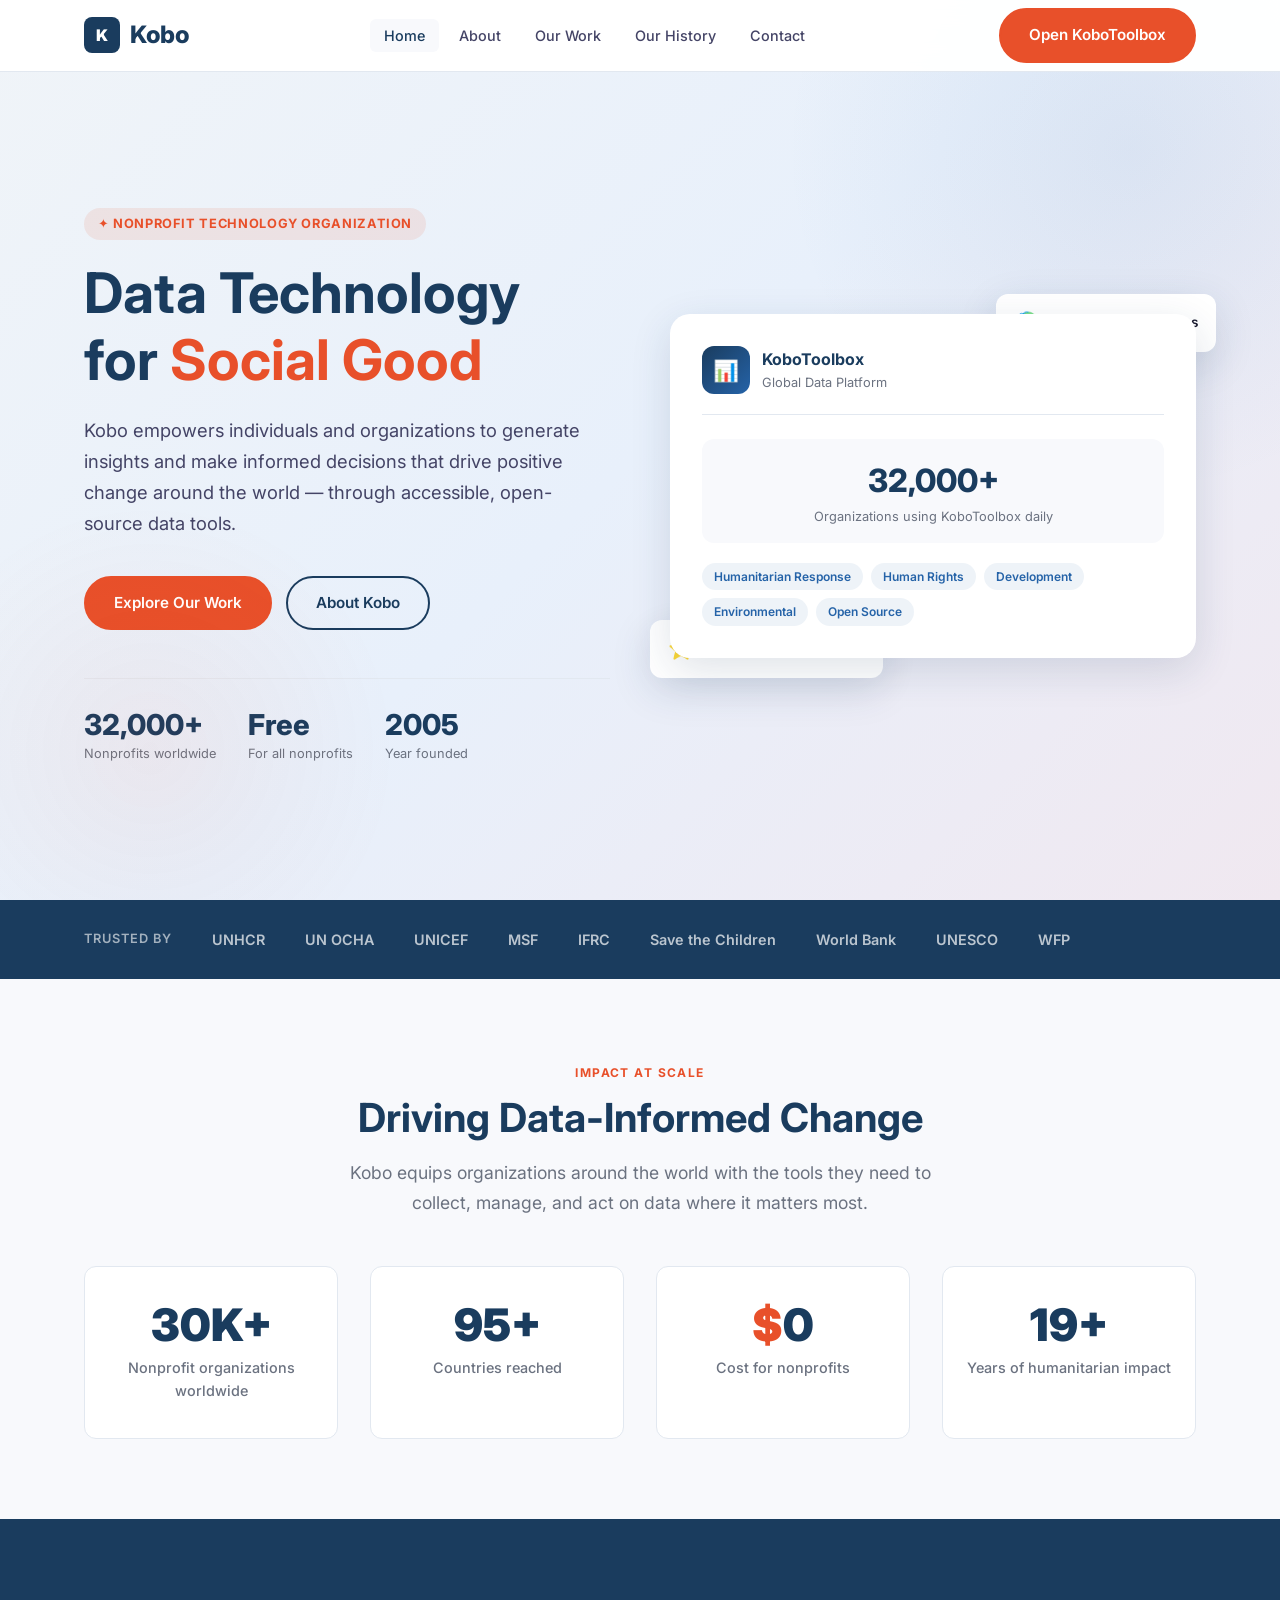
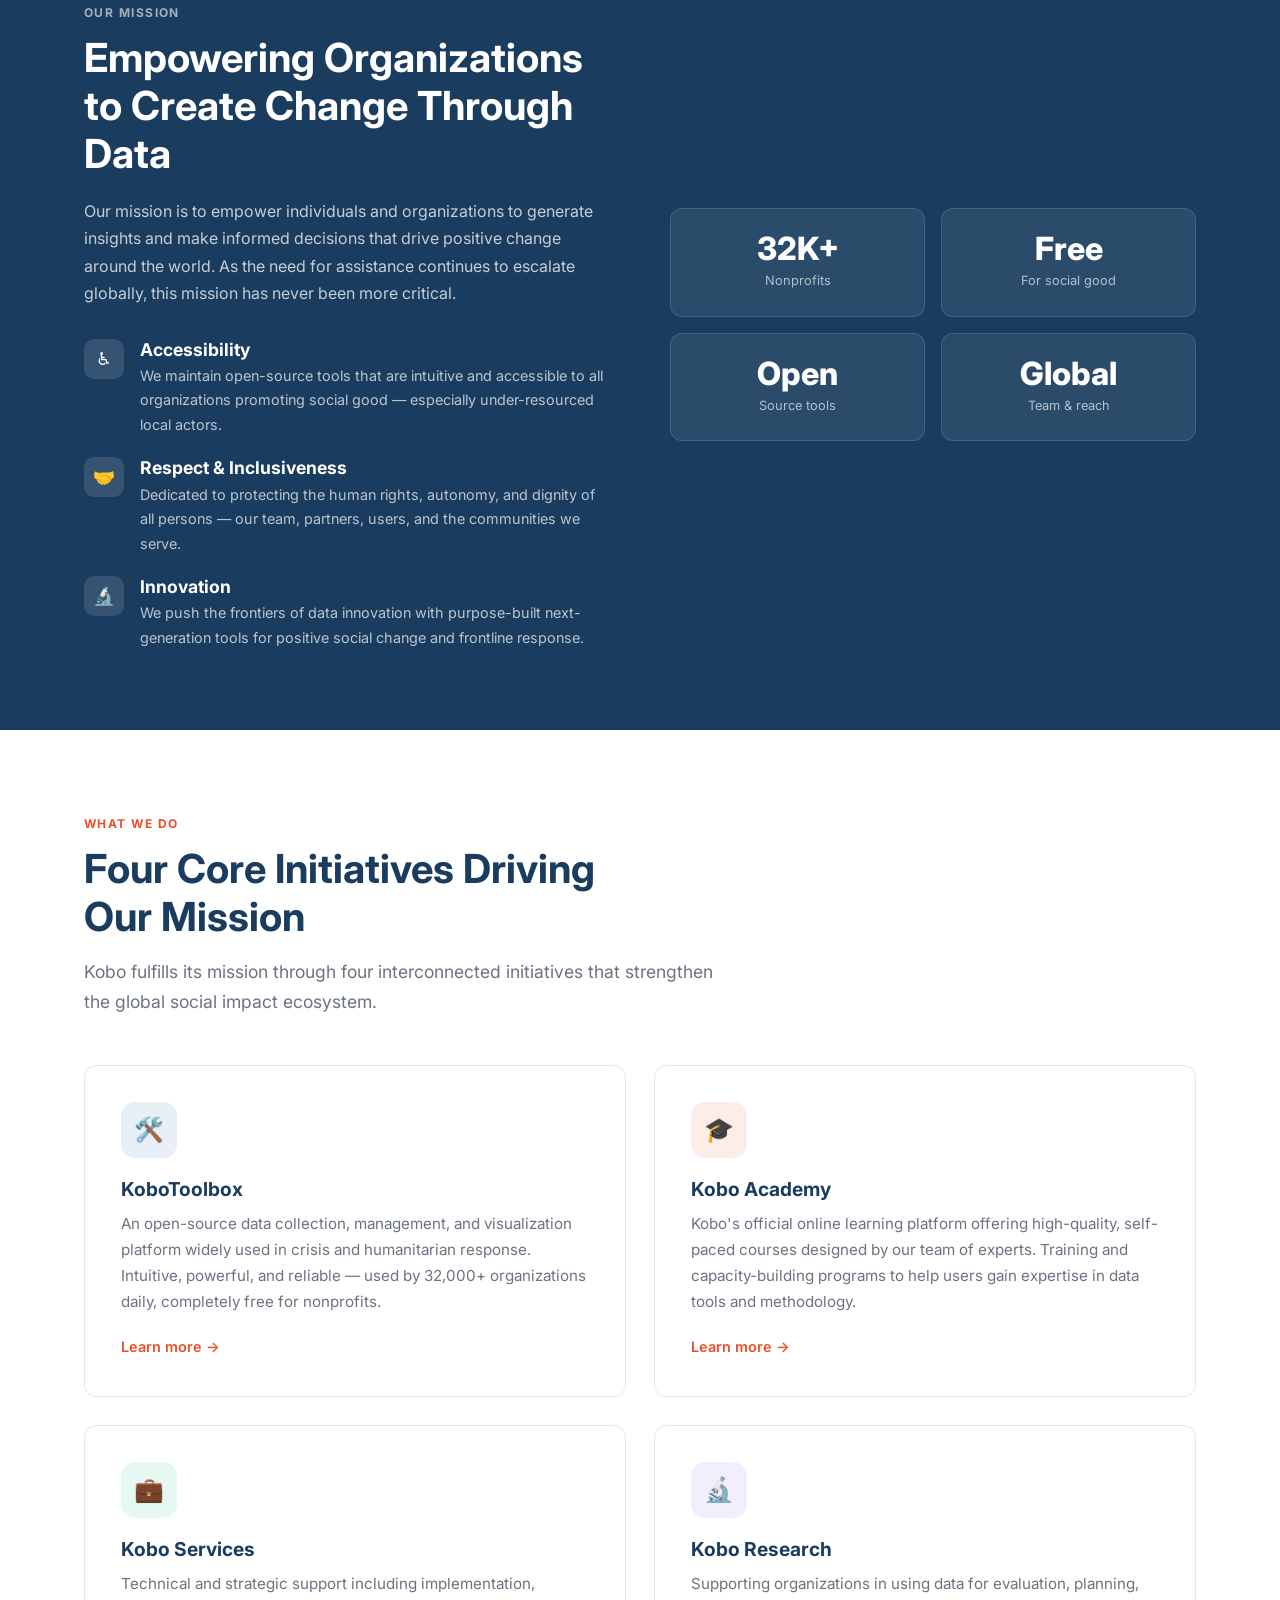
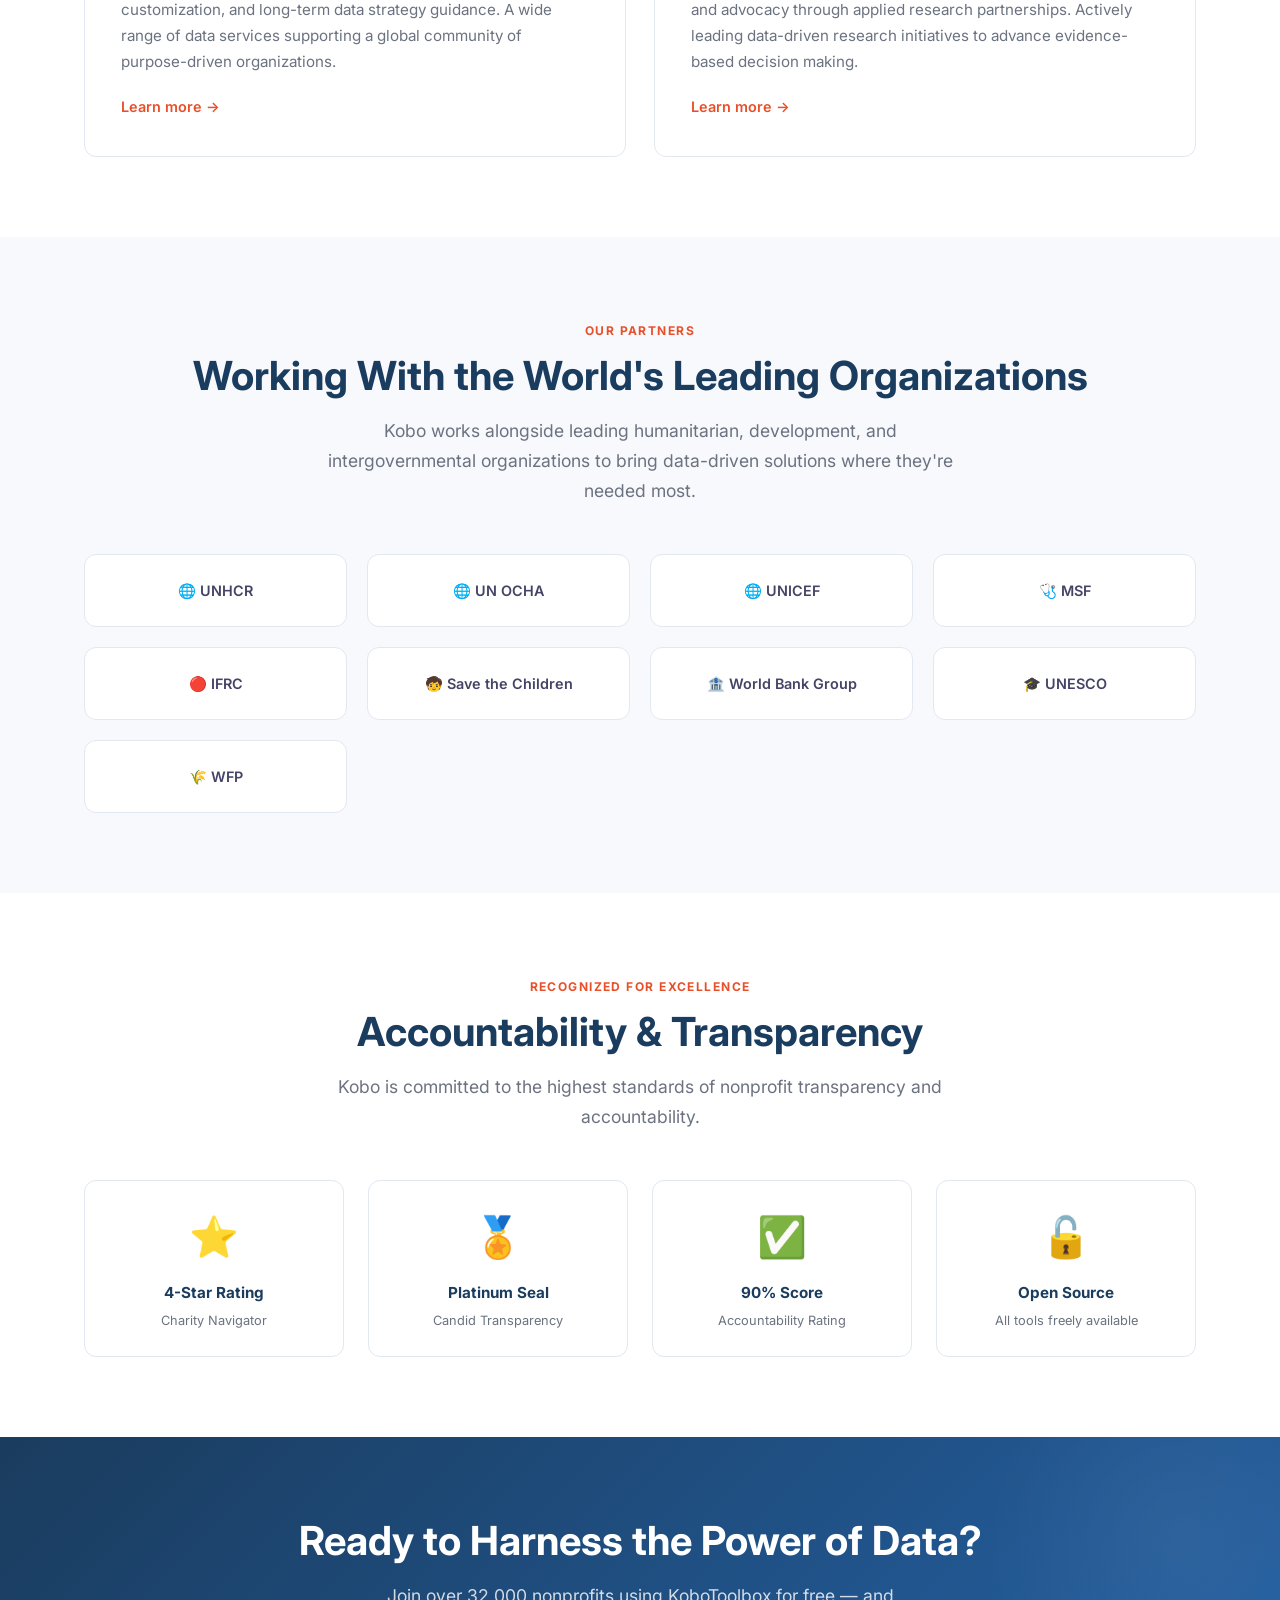
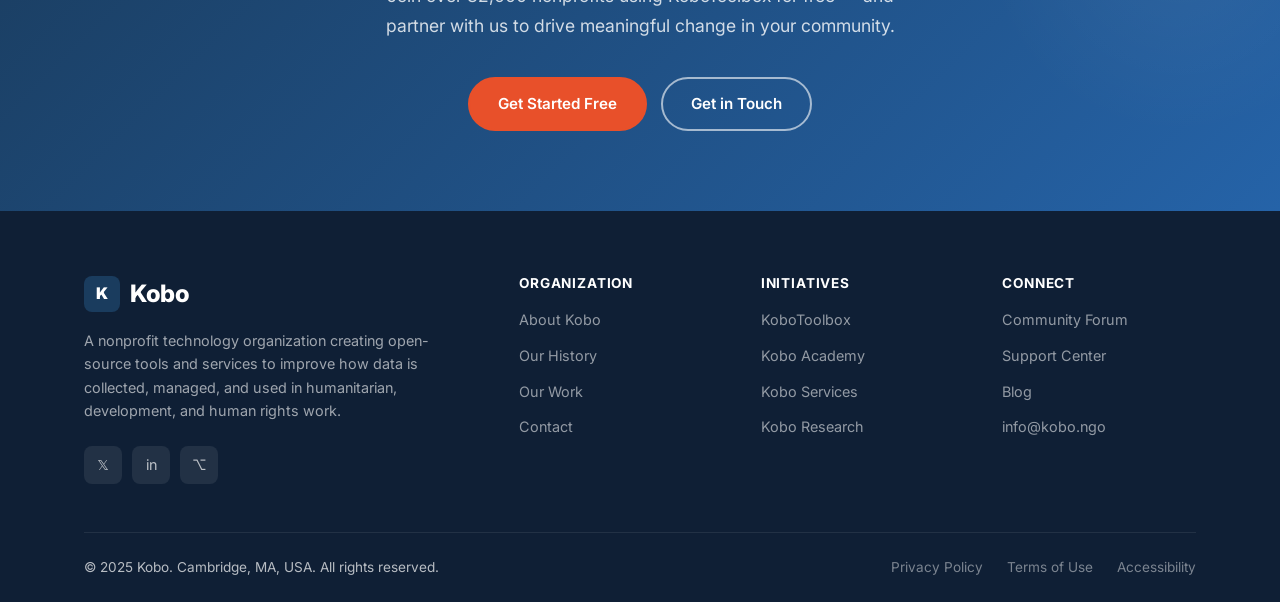
==== index.html @ 96805c30 "Build Kobo NGO website based on kobo.ngo content Multi-page static website with 5 pages matching the" ====
<!DOCTYPE html>
<html lang="en">
<head>
  <meta charset="UTF-8" />
  <meta name="viewport" content="width=device-width, initial-scale=1.0" />
  <title>Kobo — Data Technology for Social Good</title>
  <meta name="description" content="Kobo is a nonprofit technology organization that creates and supports open-source tools for humanitarian, development, and human rights work." />
  <link rel="preconnect" href="https://fonts.googleapis.com" />
  <link href="https://fonts.googleapis.com/css2?family=Inter:wght@400;500;600;700;800;900&display=swap" rel="stylesheet" />
  <link rel="stylesheet" href="styles.css" />
</head>
<body>

  <!-- ===== NAVIGATION ===== -->
  <nav class="nav" id="nav">
    <div class="container nav-inner">
      <a href="index.html" class="nav-logo">
        <div class="nav-logo-icon">K</div>
        Kobo
      </a>
      <ul class="nav-links">
        <li><a href="index.html" class="active">Home</a></li>
        <li><a href="about.html">About</a></li>
        <li><a href="our-work.html">Our Work</a></li>
        <li><a href="history.html">Our History</a></li>
        <li><a href="contact.html">Contact</a></li>
      </ul>
      <div class="nav-cta">
        <a href="https://www.kobotoolbox.org" target="_blank" class="btn btn-primary">Open KoboToolbox</a>
      </div>
      <button class="nav-hamburger" id="hamburger" aria-label="Toggle navigation">
        <span></span><span></span><span></span>
      </button>
    </div>
  </nav>

  <!-- Mobile nav -->
  <div class="nav-mobile" id="mobileNav">
    <ul>
      <li><a href="index.html">Home</a></li>
      <li><a href="about.html">About</a></li>
      <li><a href="our-work.html">Our Work</a></li>
      <li><a href="history.html">Our History</a></li>
      <li><a href="contact.html">Contact</a></li>
    </ul>
    <a href="https://www.kobotoolbox.org" target="_blank" class="btn btn-primary">Open KoboToolbox</a>
  </div>

  <!-- ===== HERO ===== -->
  <section class="hero">
    <div class="container">
      <div class="hero-grid">
        <div>
          <div class="hero-tag fade-in-up">
            ✦ Nonprofit Technology Organization
          </div>
          <h1 class="hero-title fade-in-up delay-1">
            Data Technology<br />for <span>Social Good</span>
          </h1>
          <p class="hero-description fade-in-up delay-2">
            Kobo empowers individuals and organizations to generate insights and make informed decisions that drive positive change around the world — through accessible, open-source data tools.
          </p>
          <div class="hero-actions fade-in-up delay-3">
            <a href="our-work.html" class="btn btn-primary">Explore Our Work</a>
            <a href="about.html" class="btn btn-outline">About Kobo</a>
          </div>
          <div class="hero-stats fade-in-up delay-4">
            <div>
              <div class="hero-stat-number">32,000+</div>
              <div class="hero-stat-label">Nonprofits worldwide</div>
            </div>
            <div>
              <div class="hero-stat-number">Free</div>
              <div class="hero-stat-label">For all nonprofits</div>
            </div>
            <div>
              <div class="hero-stat-number">2005</div>
              <div class="hero-stat-label">Year founded</div>
            </div>
          </div>
        </div>
        <div class="hero-visual fade-in-up delay-2">
          <div class="hero-card">
            <div class="hero-card-header">
              <div class="hero-card-icon">📊</div>
              <div>
                <div class="hero-card-title">KoboToolbox</div>
                <div class="hero-card-subtitle">Global Data Platform</div>
              </div>
            </div>
            <div class="hero-card-stat">
              <div class="hero-card-stat-number">32,000+</div>
              <div class="hero-card-stat-label">Organizations using KoboToolbox daily</div>
            </div>
            <div class="hero-card-tags">
              <span class="hero-card-tag">Humanitarian Response</span>
              <span class="hero-card-tag">Human Rights</span>
              <span class="hero-card-tag">Development</span>
              <span class="hero-card-tag">Environmental</span>
              <span class="hero-card-tag">Open Source</span>
            </div>
          </div>
          <div class="hero-floating hero-floating-1">
            <span class="hero-floating-icon">🌍</span>
            <span>Used in 100+ countries</span>
          </div>
          <div class="hero-floating hero-floating-2">
            <span class="hero-floating-icon">⭐</span>
            <span>4-Star Charity Navigator</span>
          </div>
        </div>
      </div>
    </div>
  </section>

  <!-- ===== TRUST BAR ===== -->
  <div class="trust-bar">
    <div class="container">
      <div class="trust-bar-inner">
        <span class="trust-bar-label">Trusted by</span>
        <div class="trust-bar-logos">
          <span class="trust-bar-logo">UNHCR</span>
          <span class="trust-bar-logo">UN OCHA</span>
          <span class="trust-bar-logo">UNICEF</span>
          <span class="trust-bar-logo">MSF</span>
          <span class="trust-bar-logo">IFRC</span>
          <span class="trust-bar-logo">Save the Children</span>
          <span class="trust-bar-logo">World Bank</span>
          <span class="trust-bar-logo">UNESCO</span>
          <span class="trust-bar-logo">WFP</span>
        </div>
      </div>
    </div>
  </div>

  <!-- ===== STATS ===== -->
  <section class="section section--bg">
    <div class="container">
      <div class="text-center" style="margin-bottom: 48px;">
        <span class="section-label">Impact at Scale</span>
        <h2 class="section-heading">Driving Data-Informed Change</h2>
        <p class="section-subheading">
          Kobo equips organizations around the world with the tools they need to collect, manage, and act on data where it matters most.
        </p>
      </div>
      <div class="stats-grid">
        <div class="stat-card reveal">
          <div class="stat-number">32<span>K+</span></div>
          <div class="stat-label">Nonprofit organizations worldwide</div>
        </div>
        <div class="stat-card reveal">
          <div class="stat-number">100<span>+</span></div>
          <div class="stat-label">Countries reached</div>
        </div>
        <div class="stat-card reveal">
          <div class="stat-number"><span>$</span>0</div>
          <div class="stat-label">Cost for nonprofits</div>
        </div>
        <div class="stat-card reveal">
          <div class="stat-number">20<span>+</span></div>
          <div class="stat-label">Years of humanitarian impact</div>
        </div>
      </div>
    </div>
  </section>

  <!-- ===== MISSION ===== -->
  <section class="section section--dark">
    <div class="container">
      <div class="mission-grid">
        <div class="mission-content">
          <span class="section-label" style="color: rgba(255,255,255,0.6);">Our Mission</span>
          <h2>Empowering Organizations to Create Change Through Data</h2>
          <p style="color:rgba(255,255,255,0.75); margin-bottom: 0;">
            Our mission is to empower individuals and organizations to generate insights and make informed decisions that drive positive change around the world. As the need for assistance continues to escalate globally, this mission has never been more critical.
          </p>
          <div class="mission-values">
            <div class="mission-value">
              <div class="mission-value-icon">♿</div>
              <div>
                <h4>Accessibility</h4>
                <p>We maintain open-source tools that are intuitive and accessible to all organizations promoting social good — especially under-resourced local actors.</p>
              </div>
            </div>
            <div class="mission-value">
              <div class="mission-value-icon">🤝</div>
              <div>
                <h4>Respect &amp; Inclusiveness</h4>
                <p>Dedicated to protecting the human rights, autonomy, and dignity of all persons — our team, partners, users, and the communities we serve.</p>
              </div>
            </div>
            <div class="mission-value">
              <div class="mission-value-icon">🔬</div>
              <div>
                <h4>Innovation</h4>
                <p>We push the frontiers of data innovation with purpose-built next-generation tools for positive social change and frontline response.</p>
              </div>
            </div>
          </div>
        </div>
        <div class="mission-visual">
          <div class="mission-box">
            <div class="mission-box-number">32K+</div>
            <div class="mission-box-label">Nonprofits</div>
          </div>
          <div class="mission-box">
            <div class="mission-box-number">Free</div>
            <div class="mission-box-label">For social good</div>
          </div>
          <div class="mission-box">
            <div class="mission-box-number">Open</div>
            <div class="mission-box-label">Source tools</div>
          </div>
          <div class="mission-box">
            <div class="mission-box-number">Global</div>
            <div class="mission-box-label">Team &amp; reach</div>
          </div>
        </div>
      </div>
    </div>
  </section>

  <!-- ===== INITIATIVES ===== -->
  <section class="section">
    <div class="container">
      <span class="section-label">What We Do</span>
      <h2 class="section-heading" style="max-width: 540px;">Four Core Initiatives Driving Our Mission</h2>
      <p class="section-subheading">
        Kobo fulfills its mission through four interconnected initiatives that strengthen the global social impact ecosystem.
      </p>
      <div class="initiatives-grid">
        <div class="initiative-card reveal">
          <div class="initiative-icon initiative-icon-1">🛠️</div>
          <h3 class="initiative-title">KoboToolbox</h3>
          <p class="initiative-description">
            An open-source data collection, management, and visualization platform widely used in crisis and humanitarian response. Intuitive, powerful, and reliable — used by 32,000+ organizations daily, completely free for nonprofits.
          </p>
          <a href="our-work.html#kobotoolbox" class="initiative-link">Learn more →</a>
        </div>
        <div class="initiative-card reveal">
          <div class="initiative-icon initiative-icon-2">🎓</div>
          <h3 class="initiative-title">Kobo Academy</h3>
          <p class="initiative-description">
            Kobo's official online learning platform offering high-quality, self-paced courses designed by our team of experts. Training and capacity-building programs to help users gain expertise in data tools and methodology.
          </p>
          <a href="our-work.html#kobo-academy" class="initiative-link">Learn more →</a>
        </div>
        <div class="initiative-card reveal">
          <div class="initiative-icon initiative-icon-3">💼</div>
          <h3 class="initiative-title">Kobo Services</h3>
          <p class="initiative-description">
            Technical and strategic support including implementation, customization, and long-term data strategy guidance. A wide range of data services supporting a global community of purpose-driven organizations.
          </p>
          <a href="our-work.html#kobo-services" class="initiative-link">Learn more →</a>
        </div>
        <div class="initiative-card reveal">
          <div class="initiative-icon initiative-icon-4">🔬</div>
          <h3 class="initiative-title">Kobo Research</h3>
          <p class="initiative-description">
            Supporting organizations in using data for evaluation, planning, and advocacy through applied research partnerships. Actively leading data-driven research initiatives to advance evidence-based decision making.
          </p>
          <a href="our-work.html#kobo-research" class="initiative-link">Learn more →</a>
        </div>
      </div>
    </div>
  </section>

  <!-- ===== PARTNERS ===== -->
  <section class="section section--bg">
    <div class="container text-center">
      <span class="section-label">Our Partners</span>
      <h2 class="section-heading">Working With the World's Leading Organizations</h2>
      <p class="section-subheading">
        Kobo works alongside leading humanitarian, development, and intergovernmental organizations to bring data-driven solutions where they're needed most.
      </p>
      <div class="partners-grid">
        <div class="partner-card reveal">🌐 UNHCR</div>
        <div class="partner-card reveal">🌐 UN OCHA</div>
        <div class="partner-card reveal">🌐 UNICEF</div>
        <div class="partner-card reveal">🩺 MSF</div>
        <div class="partner-card reveal">🔴 IFRC</div>
        <div class="partner-card reveal">🧒 Save the Children</div>
        <div class="partner-card reveal">🏦 World Bank Group</div>
        <div class="partner-card reveal">🎓 UNESCO</div>
        <div class="partner-card reveal">🌾 WFP</div>
        <div class="partner-card reveal">🔬 UN-IOM</div>
        <div class="partner-card reveal">🎓 Harvard HHI</div>
        <div class="partner-card reveal">🌍 IRC</div>
      </div>
    </div>
  </section>

  <!-- ===== CERTIFICATIONS ===== -->
  <section class="section">
    <div class="container text-center">
      <span class="section-label">Recognized for Excellence</span>
      <h2 class="section-heading">Accountability &amp; Transparency</h2>
      <p class="section-subheading">
        Kobo is committed to the highest standards of nonprofit transparency and accountability.
      </p>
      <div class="cert-grid">
        <div class="cert-card reveal">
          <div class="cert-icon">⭐</div>
          <div class="cert-title">4-Star Rating</div>
          <div class="cert-subtitle">Charity Navigator</div>
        </div>
        <div class="cert-card reveal">
          <div class="cert-icon">🏅</div>
          <div class="cert-title">Platinum Seal</div>
          <div class="cert-subtitle">Candid Transparency</div>
        </div>
        <div class="cert-card reveal">
          <div class="cert-icon">✅</div>
          <div class="cert-title">90% Score</div>
          <div class="cert-subtitle">Accountability Rating</div>
        </div>
        <div class="cert-card reveal">
          <div class="cert-icon">🔓</div>
          <div class="cert-title">Open Source</div>
          <div class="cert-subtitle">All tools freely available</div>
        </div>
      </div>
    </div>
  </section>

  <!-- ===== CTA ===== -->
  <section class="cta-section">
    <div class="container">
      <h2>Ready to Harness the Power of Data?</h2>
      <p>Join over 32,000 nonprofits using KoboToolbox for free — and partner with us to drive meaningful change in your community.</p>
      <div class="cta-actions">
        <a href="https://www.kobotoolbox.org" target="_blank" class="btn btn-primary">Get Started Free</a>
        <a href="contact.html" class="btn btn-outline-white">Get in Touch</a>
      </div>
    </div>
  </section>

  <!-- ===== FOOTER ===== -->
  <footer class="footer">
    <div class="container">
      <div class="footer-grid">
        <div class="footer-brand">
          <a href="index.html" class="nav-logo">
            <div class="nav-logo-icon">K</div>
            Kobo
          </a>
          <p>
            A nonprofit technology organization creating open-source tools and services to improve how data is collected, managed, and used in humanitarian, development, and human rights work.
          </p>
          <div class="footer-social">
            <a href="https://twitter.com/KoboToolbox" target="_blank" title="Twitter/X">𝕏</a>
            <a href="https://www.linkedin.com/company/kobotoolbox" target="_blank" title="LinkedIn">in</a>
            <a href="https://github.com/kobotoolbox" target="_blank" title="GitHub">⌥</a>
          </div>
        </div>
        <div class="footer-col">
          <h5>Organization</h5>
          <ul>
            <li><a href="about.html">About Kobo</a></li>
            <li><a href="history.html">Our History</a></li>
            <li><a href="our-work.html">Our Work</a></li>
            <li><a href="contact.html">Contact</a></li>
          </ul>
        </div>
        <div class="footer-col">
          <h5>Initiatives</h5>
          <ul>
            <li><a href="https://www.kobotoolbox.org" target="_blank">KoboToolbox</a></li>
            <li><a href="our-work.html#kobo-academy">Kobo Academy</a></li>
            <li><a href="our-work.html#kobo-services">Kobo Services</a></li>
            <li><a href="our-work.html#kobo-research">Kobo Research</a></li>
          </ul>
        </div>
        <div class="footer-col">
          <h5>Connect</h5>
          <ul>
            <li><a href="https://community.kobotoolbox.org" target="_blank">Community Forum</a></li>
            <li><a href="https://support.kobotoolbox.org" target="_blank">Support Center</a></li>
            <li><a href="https://www.kobotoolbox.org/blog" target="_blank">Blog</a></li>
            <li><a href="contact.html">info@kobo.ngo</a></li>
          </ul>
        </div>
      </div>
      <div class="footer-bottom">
        <span>© 2025 Kobo. Cambridge, MA, USA. All rights reserved.</span>
        <div class="footer-bottom-links">
          <a href="#">Privacy Policy</a>
          <a href="#">Terms of Use</a>
          <a href="#">Accessibility</a>
        </div>
      </div>
    </div>
  </footer>

  <script src="script.js"></script>
</body>
</html>
---- styles.css ----
/* ===========================
   Kobo NGO Website Styles
   =========================== */

:root {
  --primary: #1a3c5e;
  --primary-light: #2563a8;
  --accent: #e8502a;
  --accent-light: #f07050;
  --text-dark: #1a1a2e;
  --text-mid: #444466;
  --text-light: #6b7280;
  --bg-light: #f8f9fc;
  --bg-white: #ffffff;
  --border: #e2e8f0;
  --shadow: 0 4px 24px rgba(26, 60, 94, 0.08);
  --shadow-lg: 0 12px 40px rgba(26, 60, 94, 0.14);
  --radius: 12px;
  --radius-sm: 6px;
  --transition: 0.25s ease;
  --max-width: 1160px;
  --nav-height: 72px;
}

*, *::before, *::after {
  box-sizing: border-box;
  margin: 0;
  padding: 0;
}

html {
  scroll-behavior: smooth;
}

body {
  font-family: 'Inter', 'Segoe UI', system-ui, -apple-system, sans-serif;
  color: var(--text-dark);
  background: var(--bg-white);
  line-height: 1.6;
  -webkit-font-smoothing: antialiased;
}

a {
  color: inherit;
  text-decoration: none;
}

img {
  max-width: 100%;
  display: block;
}

/* ===========================
   Typography
   =========================== */

h1, h2, h3, h4, h5 {
  line-height: 1.2;
  font-weight: 700;
}

h1 { font-size: clamp(2rem, 5vw, 3.5rem); }
h2 { font-size: clamp(1.6rem, 3.5vw, 2.5rem); }
h3 { font-size: clamp(1.2rem, 2.5vw, 1.6rem); }
h4 { font-size: 1.1rem; }

p {
  color: var(--text-mid);
  font-size: 1rem;
  line-height: 1.7;
}

/* ===========================
   Layout Utilities
   =========================== */

.container {
  max-width: var(--max-width);
  margin: 0 auto;
  padding: 0 24px;
}

.section {
  padding: 80px 0;
}

.section--bg {
  background: var(--bg-light);
}

.section--dark {
  background: var(--primary);
  color: #fff;
}

.section--dark p {
  color: rgba(255,255,255,0.8);
}

.section-label {
  display: inline-block;
  font-size: 0.75rem;
  font-weight: 700;
  letter-spacing: 0.12em;
  text-transform: uppercase;
  color: var(--accent);
  margin-bottom: 12px;
}

.section-heading {
  color: var(--primary);
  margin-bottom: 16px;
}

.section--dark .section-heading {
  color: #fff;
}

.section-subheading {
  font-size: 1.1rem;
  color: var(--text-light);
  max-width: 640px;
  margin-bottom: 48px;
}

.section--dark .section-subheading {
  color: rgba(255,255,255,0.75);
}

.text-center {
  text-align: center;
}

.text-center .section-subheading {
  margin-left: auto;
  margin-right: auto;
}

/* ===========================
   Buttons
   =========================== */

.btn {
  display: inline-flex;
  align-items: center;
  gap: 8px;
  padding: 13px 28px;
  border-radius: 50px;
  font-weight: 600;
  font-size: 0.95rem;
  cursor: pointer;
  border: 2px solid transparent;
  transition: all var(--transition);
  white-space: nowrap;
}

.btn-primary {
  background: var(--accent);
  color: #fff;
  border-color: var(--accent);
}

.btn-primary:hover {
  background: var(--accent-light);
  border-color: var(--accent-light);
  transform: translateY(-2px);
  box-shadow: 0 8px 20px rgba(232, 80, 42, 0.35);
}

.btn-outline {
  background: transparent;
  color: var(--primary);
  border-color: var(--primary);
}

.btn-outline:hover {
  background: var(--primary);
  color: #fff;
  transform: translateY(-2px);
}

.btn-outline-white {
  background: transparent;
  color: #fff;
  border-color: rgba(255,255,255,0.6);
}

.btn-outline-white:hover {
  background: rgba(255,255,255,0.12);
  border-color: #fff;
}

/* ===========================
   Navigation
   =========================== */

.nav {
  position: fixed;
  top: 0;
  left: 0;
  right: 0;
  z-index: 1000;
  height: var(--nav-height);
  background: rgba(255,255,255,0.97);
  backdrop-filter: blur(12px);
  border-bottom: 1px solid var(--border);
  transition: box-shadow var(--transition);
}

.nav.scrolled {
  box-shadow: var(--shadow);
}

.nav-inner {
  display: flex;
  align-items: center;
  justify-content: space-between;
  height: 100%;
}

.nav-logo {
  display: flex;
  align-items: center;
  gap: 10px;
  font-weight: 800;
  font-size: 1.5rem;
  color: var(--primary);
  letter-spacing: -0.02em;
}

.nav-logo-icon {
  width: 36px;
  height: 36px;
  background: var(--primary);
  border-radius: 8px;
  display: flex;
  align-items: center;
  justify-content: center;
  color: #fff;
  font-size: 1rem;
  font-weight: 900;
}

.nav-links {
  display: flex;
  align-items: center;
  gap: 6px;
  list-style: none;
}

.nav-links a {
  padding: 8px 14px;
  border-radius: var(--radius-sm);
  font-size: 0.9rem;
  font-weight: 500;
  color: var(--text-mid);
  transition: all var(--transition);
}

.nav-links a:hover,
.nav-links a.active {
  color: var(--primary);
  background: var(--bg-light);
}

.nav-cta {
  display: flex;
  align-items: center;
  gap: 12px;
}

.nav-hamburger {
  display: none;
  flex-direction: column;
  gap: 5px;
  cursor: pointer;
  padding: 8px;
  border: none;
  background: none;
}

.nav-hamburger span {
  display: block;
  width: 24px;
  height: 2px;
  background: var(--primary);
  border-radius: 2px;
  transition: all var(--transition);
}

/* Mobile nav */
.nav-mobile {
  display: none;
  position: fixed;
  top: var(--nav-height);
  left: 0;
  right: 0;
  background: #fff;
  border-bottom: 1px solid var(--border);
  padding: 16px 24px 24px;
  z-index: 999;
  box-shadow: var(--shadow-lg);
}

.nav-mobile.open {
  display: block;
}

.nav-mobile ul {
  list-style: none;
  display: flex;
  flex-direction: column;
  gap: 4px;
}

.nav-mobile a {
  display: block;
  padding: 12px 16px;
  border-radius: var(--radius-sm);
  font-size: 1rem;
  font-weight: 500;
  color: var(--text-mid);
  transition: all var(--transition);
}

.nav-mobile a:hover {
  background: var(--bg-light);
  color: var(--primary);
}

.nav-mobile .btn {
  width: 100%;
  justify-content: center;
  margin-top: 12px;
}

/* ===========================
   Hero Section
   =========================== */

.hero {
  min-height: 100vh;
  display: flex;
  align-items: center;
  padding-top: var(--nav-height);
  background: linear-gradient(135deg, #f0f4f8 0%, #e8f0fb 50%, #f0e8f0 100%);
  position: relative;
  overflow: hidden;
}

.hero::before {
  content: '';
  position: absolute;
  top: -200px;
  right: -200px;
  width: 700px;
  height: 700px;
  background: radial-gradient(circle, rgba(37, 99, 168, 0.08) 0%, transparent 70%);
  pointer-events: none;
}

.hero::after {
  content: '';
  position: absolute;
  bottom: -100px;
  left: -100px;
  width: 500px;
  height: 500px;
  background: radial-gradient(circle, rgba(232, 80, 42, 0.06) 0%, transparent 70%);
  pointer-events: none;
}

.hero-grid {
  display: grid;
  grid-template-columns: 1fr 1fr;
  gap: 60px;
  align-items: center;
  padding: 80px 0;
}

.hero-tag {
  display: inline-flex;
  align-items: center;
  gap: 8px;
  background: rgba(232, 80, 42, 0.1);
  color: var(--accent);
  border-radius: 50px;
  padding: 6px 14px;
  font-size: 0.8rem;
  font-weight: 700;
  letter-spacing: 0.05em;
  text-transform: uppercase;
  margin-bottom: 20px;
}

.hero-title {
  color: var(--primary);
  margin-bottom: 20px;
}

.hero-title span {
  color: var(--accent);
  position: relative;
}

.hero-description {
  font-size: 1.15rem;
  color: var(--text-mid);
  margin-bottom: 36px;
  max-width: 520px;
}

.hero-actions {
  display: flex;
  gap: 14px;
  flex-wrap: wrap;
  margin-bottom: 48px;
}

.hero-stats {
  display: flex;
  gap: 32px;
  padding-top: 32px;
  border-top: 1px solid var(--border);
}

.hero-stat-number {
  font-size: 1.8rem;
  font-weight: 800;
  color: var(--primary);
  line-height: 1;
}

.hero-stat-label {
  font-size: 0.8rem;
  color: var(--text-light);
  margin-top: 4px;
}

.hero-visual {
  position: relative;
}

.hero-card {
  background: #fff;
  border-radius: 20px;
  padding: 32px;
  box-shadow: var(--shadow-lg);
  position: relative;
  z-index: 1;
}

.hero-card-header {
  display: flex;
  align-items: center;
  gap: 12px;
  margin-bottom: 24px;
  padding-bottom: 20px;
  border-bottom: 1px solid var(--border);
}

.hero-card-icon {
  width: 48px;
  height: 48px;
  background: linear-gradient(135deg, var(--primary), var(--primary-light));
  border-radius: 12px;
  display: flex;
  align-items: center;
  justify-content: center;
  color: #fff;
  font-size: 1.3rem;
}

.hero-card-title {
  font-size: 1rem;
  font-weight: 700;
  color: var(--primary);
}

.hero-card-subtitle {
  font-size: 0.8rem;
  color: var(--text-light);
}

.hero-card-stat {
  text-align: center;
  padding: 16px;
  background: var(--bg-light);
  border-radius: var(--radius);
  margin-bottom: 12px;
}

.hero-card-stat-number {
  font-size: 2rem;
  font-weight: 800;
  color: var(--primary);
}

.hero-card-stat-label {
  font-size: 0.8rem;
  color: var(--text-light);
}

.hero-card-tags {
  display: flex;
  flex-wrap: wrap;
  gap: 8px;
  margin-top: 20px;
}

.hero-card-tag {
  background: rgba(37, 99, 168, 0.08);
  color: var(--primary-light);
  padding: 4px 12px;
  border-radius: 50px;
  font-size: 0.75rem;
  font-weight: 600;
}

.hero-floating {
  position: absolute;
  background: #fff;
  border-radius: 12px;
  padding: 12px 18px;
  box-shadow: var(--shadow-lg);
  display: flex;
  align-items: center;
  gap: 10px;
  font-size: 0.85rem;
  font-weight: 600;
  color: var(--text-dark);
}

.hero-floating-1 {
  top: -20px;
  right: -20px;
}

.hero-floating-2 {
  bottom: -20px;
  left: -20px;
}

.hero-floating-icon {
  font-size: 1.3rem;
}

/* ===========================
   Trust Bar
   =========================== */

.trust-bar {
  background: var(--primary);
  padding: 28px 0;
}

.trust-bar-inner {
  display: flex;
  align-items: center;
  gap: 40px;
  overflow: hidden;
}

.trust-bar-label {
  color: rgba(255,255,255,0.6);
  font-size: 0.8rem;
  font-weight: 600;
  letter-spacing: 0.08em;
  text-transform: uppercase;
  white-space: nowrap;
  flex-shrink: 0;
}

.trust-bar-logos {
  display: flex;
  align-items: center;
  gap: 40px;
  flex-wrap: wrap;
}

.trust-bar-logo {
  color: rgba(255,255,255,0.7);
  font-size: 0.9rem;
  font-weight: 600;
  white-space: nowrap;
  transition: color var(--transition);
}

.trust-bar-logo:hover {
  color: #fff;
}

/* ===========================
   Stats Section
   =========================== */

.stats-grid {
  display: grid;
  grid-template-columns: repeat(4, 1fr);
  gap: 32px;
}

.stat-card {
  text-align: center;
  padding: 36px 24px;
  background: #fff;
  border-radius: var(--radius);
  border: 1px solid var(--border);
  transition: all var(--transition);
}

.stat-card:hover {
  box-shadow: var(--shadow);
  transform: translateY(-4px);
}

.stat-number {
  font-size: 2.8rem;
  font-weight: 900;
  color: var(--primary);
  line-height: 1;
  margin-bottom: 8px;
}

.stat-number span {
  color: var(--accent);
}

.stat-label {
  font-size: 0.9rem;
  color: var(--text-light);
  font-weight: 500;
}

/* ===========================
   Initiatives / Cards
   =========================== */

.initiatives-grid {
  display: grid;
  grid-template-columns: repeat(2, 1fr);
  gap: 28px;
}

.initiative-card {
  background: #fff;
  border-radius: var(--radius);
  padding: 36px;
  border: 1px solid var(--border);
  transition: all var(--transition);
  position: relative;
  overflow: hidden;
}

.initiative-card::before {
  content: '';
  position: absolute;
  top: 0;
  left: 0;
  right: 0;
  height: 4px;
  background: var(--accent);
  transform: scaleX(0);
  transition: transform var(--transition);
  transform-origin: left;
}

.initiative-card:hover {
  box-shadow: var(--shadow-lg);
  transform: translateY(-4px);
  border-color: transparent;
}

.initiative-card:hover::before {
  transform: scaleX(1);
}

.initiative-icon {
  width: 56px;
  height: 56px;
  border-radius: 14px;
  display: flex;
  align-items: center;
  justify-content: center;
  font-size: 1.5rem;
  margin-bottom: 20px;
}

.initiative-icon-1 { background: rgba(37, 99, 168, 0.1); }
.initiative-icon-2 { background: rgba(232, 80, 42, 0.1); }
.initiative-icon-3 { background: rgba(16, 185, 129, 0.1); }
.initiative-icon-4 { background: rgba(139, 92, 246, 0.1); }

.initiative-title {
  color: var(--primary);
  font-size: 1.2rem;
  margin-bottom: 10px;
}

.initiative-description {
  color: var(--text-light);
  font-size: 0.95rem;
  margin-bottom: 20px;
}

.initiative-link {
  display: inline-flex;
  align-items: center;
  gap: 6px;
  color: var(--accent);
  font-weight: 600;
  font-size: 0.9rem;
  transition: gap var(--transition);
}

.initiative-link:hover {
  gap: 10px;
}

/* ===========================
   Mission Section
   =========================== */

.mission-grid {
  display: grid;
  grid-template-columns: 1fr 1fr;
  gap: 60px;
  align-items: center;
}

.mission-content h2 {
  color: #fff;
  margin-bottom: 20px;
}

.mission-values {
  display: flex;
  flex-direction: column;
  gap: 20px;
  margin-top: 32px;
}

.mission-value {
  display: flex;
  gap: 16px;
  align-items: flex-start;
}

.mission-value-icon {
  width: 40px;
  height: 40px;
  background: rgba(255,255,255,0.12);
  border-radius: 10px;
  display: flex;
  align-items: center;
  justify-content: center;
  font-size: 1.1rem;
  flex-shrink: 0;
}

.mission-value h4 {
  color: #fff;
  margin-bottom: 4px;
}

.mission-value p {
  font-size: 0.9rem;
  color: rgba(255,255,255,0.7);
}

.mission-visual {
  display: grid;
  grid-template-columns: 1fr 1fr;
  gap: 16px;
}

.mission-box {
  background: rgba(255,255,255,0.08);
  border: 1px solid rgba(255,255,255,0.12);
  border-radius: var(--radius);
  padding: 24px;
  text-align: center;
}

.mission-box-number {
  font-size: 2rem;
  font-weight: 800;
  color: #fff;
  line-height: 1;
  margin-bottom: 6px;
}

.mission-box-label {
  font-size: 0.8rem;
  color: rgba(255,255,255,0.65);
}

/* ===========================
   Team / People
   =========================== */

.team-grid {
  display: grid;
  grid-template-columns: repeat(3, 1fr);
  gap: 28px;
}

.team-card {
  background: #fff;
  border-radius: var(--radius);
  overflow: hidden;
  border: 1px solid var(--border);
  transition: all var(--transition);
}

.team-card:hover {
  box-shadow: var(--shadow);
  transform: translateY(-4px);
}

.team-card-img {
  width: 100%;
  height: 220px;
  object-fit: cover;
  background: linear-gradient(135deg, #dbeafe, #e0e7ff);
  display: flex;
  align-items: center;
  justify-content: center;
  font-size: 3rem;
}

.team-card-body {
  padding: 20px;
}

.team-card-name {
  font-size: 1rem;
  font-weight: 700;
  color: var(--primary);
  margin-bottom: 4px;
}

.team-card-role {
  font-size: 0.85rem;
  color: var(--accent);
  font-weight: 600;
  margin-bottom: 10px;
}

.team-card-bio {
  font-size: 0.85rem;
  color: var(--text-light);
  line-height: 1.5;
}

/* ===========================
   Timeline
   =========================== */

.timeline {
  position: relative;
  max-width: 800px;
  margin: 0 auto;
}

.timeline::before {
  content: '';
  position: absolute;
  left: 50%;
  top: 0;
  bottom: 0;
  width: 2px;
  background: var(--border);
  transform: translateX(-50%);
}

.timeline-item {
  display: flex;
  gap: 40px;
  margin-bottom: 48px;
  position: relative;
}

.timeline-item:nth-child(odd) {
  flex-direction: row;
}

.timeline-item:nth-child(even) {
  flex-direction: row-reverse;
}

.timeline-content {
  flex: 1;
  background: #fff;
  border: 1px solid var(--border);
  border-radius: var(--radius);
  padding: 24px;
  position: relative;
  transition: all var(--transition);
}

.timeline-content:hover {
  box-shadow: var(--shadow);
}

.timeline-year {
  display: inline-block;
  background: var(--accent);
  color: #fff;
  font-weight: 700;
  font-size: 0.8rem;
  padding: 3px 10px;
  border-radius: 50px;
  margin-bottom: 10px;
}

.timeline-title {
  color: var(--primary);
  font-size: 1rem;
  margin-bottom: 8px;
}

.timeline-body {
  font-size: 0.9rem;
  color: var(--text-light);
}

.timeline-dot {
  position: absolute;
  left: 50%;
  top: 24px;
  width: 14px;
  height: 14px;
  background: var(--primary);
  border: 3px solid #fff;
  border-radius: 50%;
  transform: translateX(-50%);
  box-shadow: 0 0 0 3px var(--border);
  z-index: 1;
}

.timeline-spacer {
  flex: 1;
}

/* ===========================
   Values Grid
   =========================== */

.values-grid {
  display: grid;
  grid-template-columns: repeat(3, 1fr);
  gap: 24px;
}

.value-card {
  background: #fff;
  border: 1px solid var(--border);
  border-radius: var(--radius);
  padding: 32px 24px;
  text-align: center;
  transition: all var(--transition);
}

.value-card:hover {
  box-shadow: var(--shadow);
  transform: translateY(-4px);
}

.value-icon {
  font-size: 2.5rem;
  margin-bottom: 16px;
}

.value-title {
  color: var(--primary);
  font-size: 1.05rem;
  margin-bottom: 10px;
}

.value-description {
  font-size: 0.88rem;
  color: var(--text-light);
  line-height: 1.6;
}

/* ===========================
   Partners
   =========================== */

.partners-grid {
  display: grid;
  grid-template-columns: repeat(4, 1fr);
  gap: 20px;
}

.partner-card {
  background: #fff;
  border: 1px solid var(--border);
  border-radius: var(--radius);
  padding: 24px 20px;
  text-align: center;
  font-weight: 600;
  font-size: 0.9rem;
  color: var(--text-mid);
  transition: all var(--transition);
}

.partner-card:hover {
  box-shadow: var(--shadow);
  color: var(--primary);
  border-color: var(--primary-light);
}

/* ===========================
   CTA Section
   =========================== */

.cta-section {
  background: linear-gradient(135deg, var(--primary) 0%, var(--primary-light) 100%);
  padding: 80px 0;
  text-align: center;
  position: relative;
  overflow: hidden;
}

.cta-section::before {
  content: '';
  position: absolute;
  top: -100px;
  right: -100px;
  width: 400px;
  height: 400px;
  background: radial-gradient(circle, rgba(255,255,255,0.05) 0%, transparent 70%);
}

.cta-section h2 {
  color: #fff;
  margin-bottom: 16px;
}

.cta-section p {
  color: rgba(255,255,255,0.8);
  font-size: 1.1rem;
  margin-bottom: 36px;
  max-width: 560px;
  margin-left: auto;
  margin-right: auto;
}

.cta-actions {
  display: flex;
  gap: 14px;
  justify-content: center;
  flex-wrap: wrap;
}

/* ===========================
   Certifications
   =========================== */

.cert-grid {
  display: flex;
  gap: 24px;
  justify-content: center;
  flex-wrap: wrap;
}

.cert-card {
  background: #fff;
  border: 1px solid var(--border);
  border-radius: var(--radius);
  padding: 24px 32px;
  text-align: center;
  flex: 1;
  min-width: 200px;
  max-width: 260px;
}

.cert-icon {
  font-size: 2.5rem;
  margin-bottom: 12px;
}

.cert-title {
  font-weight: 700;
  color: var(--primary);
  margin-bottom: 6px;
  font-size: 0.95rem;
}

.cert-subtitle {
  font-size: 0.8rem;
  color: var(--text-light);
}

/* ===========================
   Contact Page
   =========================== */

.contact-grid {
  display: grid;
  grid-template-columns: 1fr 1.4fr;
  gap: 60px;
  align-items: start;
}

.contact-info h3 {
  color: var(--primary);
  margin-bottom: 16px;
}

.contact-item {
  display: flex;
  gap: 14px;
  align-items: flex-start;
  margin-bottom: 24px;
}

.contact-item-icon {
  width: 44px;
  height: 44px;
  background: rgba(37, 99, 168, 0.08);
  border-radius: 10px;
  display: flex;
  align-items: center;
  justify-content: center;
  font-size: 1.1rem;
  flex-shrink: 0;
}

.contact-item h4 {
  color: var(--primary);
  font-size: 0.95rem;
  margin-bottom: 4px;
}

.contact-item p {
  font-size: 0.9rem;
  color: var(--text-light);
}

.contact-item a {
  color: var(--accent);
  font-weight: 600;
}

.contact-form {
  background: #fff;
  border: 1px solid var(--border);
  border-radius: var(--radius);
  padding: 40px;
}

.form-group {
  margin-bottom: 20px;
}

.form-group label {
  display: block;
  font-size: 0.9rem;
  font-weight: 600;
  color: var(--text-dark);
  margin-bottom: 6px;
}

.form-group input,
.form-group textarea,
.form-group select {
  width: 100%;
  padding: 12px 16px;
  border: 1.5px solid var(--border);
  border-radius: var(--radius-sm);
  font-size: 0.95rem;
  font-family: inherit;
  color: var(--text-dark);
  background: #fff;
  transition: border-color var(--transition);
  outline: none;
}

.form-group input:focus,
.form-group textarea:focus,
.form-group select:focus {
  border-color: var(--primary-light);
  box-shadow: 0 0 0 3px rgba(37, 99, 168, 0.1);
}

.form-group textarea {
  resize: vertical;
  min-height: 120px;
}

.form-row {
  display: grid;
  grid-template-columns: 1fr 1fr;
  gap: 16px;
}

/* ===========================
   Page Hero (inner pages)
   =========================== */

.page-hero {
  background: linear-gradient(135deg, var(--primary) 0%, var(--primary-light) 100%);
  padding: calc(var(--nav-height) + 60px) 0 80px;
  text-align: center;
  position: relative;
  overflow: hidden;
}

.page-hero::before {
  content: '';
  position: absolute;
  top: 0;
  left: 0;
  right: 0;
  bottom: 0;
  background: url("data:image/svg+xml,%3Csvg width='60' height='60' viewBox='0 0 60 60' xmlns='http://www.w3.org/2000/svg'%3E%3Cg fill='none' fill-rule='evenodd'%3E%3Cg fill='%23ffffff' fill-opacity='0.03'%3E%3Cpath d='M36 34v-4h-2v4h-4v2h4v4h2v-4h4v-2h-4zm0-30V0h-2v4h-4v2h4v4h2V6h4V4h-4zM6 34v-4H4v4H0v2h4v4h2v-4h4v-2H6zM6 4V0H4v4H0v2h4v4h2V6h4V4H6z'/%3E%3C/g%3E%3C/g%3E%3C/svg%3E");
}

.page-hero-label {
  display: inline-block;
  background: rgba(255,255,255,0.12);
  color: rgba(255,255,255,0.9);
  border-radius: 50px;
  padding: 6px 16px;
  font-size: 0.8rem;
  font-weight: 700;
  letter-spacing: 0.08em;
  text-transform: uppercase;
  margin-bottom: 16px;
}

.page-hero h1 {
  color: #fff;
  margin-bottom: 16px;
}

.page-hero p {
  color: rgba(255,255,255,0.8);
  font-size: 1.15rem;
  max-width: 600px;
  margin: 0 auto;
}

/* ===========================
   Footer
   =========================== */

.footer {
  background: #0f1f35;
  color: rgba(255,255,255,0.7);
  padding: 64px 0 0;
}

.footer-grid {
  display: grid;
  grid-template-columns: 2fr 1fr 1fr 1fr;
  gap: 48px;
  padding-bottom: 48px;
  border-bottom: 1px solid rgba(255,255,255,0.08);
}

.footer-brand .nav-logo {
  color: #fff;
  margin-bottom: 16px;
}

.footer-brand p {
  color: rgba(255,255,255,0.6);
  font-size: 0.9rem;
  line-height: 1.6;
  margin-bottom: 24px;
}

.footer-social {
  display: flex;
  gap: 10px;
}

.footer-social a {
  width: 38px;
  height: 38px;
  background: rgba(255,255,255,0.08);
  border-radius: 8px;
  display: flex;
  align-items: center;
  justify-content: center;
  color: rgba(255,255,255,0.7);
  font-size: 0.9rem;
  transition: all var(--transition);
}

.footer-social a:hover {
  background: var(--accent);
  color: #fff;
}

.footer-col h5 {
  color: #fff;
  font-size: 0.85rem;
  font-weight: 700;
  letter-spacing: 0.06em;
  text-transform: uppercase;
  margin-bottom: 16px;
}

.footer-col ul {
  list-style: none;
  display: flex;
  flex-direction: column;
  gap: 10px;
}

.footer-col a {
  color: rgba(255,255,255,0.55);
  font-size: 0.9rem;
  transition: color var(--transition);
}

.footer-col a:hover {
  color: #fff;
}

.footer-bottom {
  padding: 24px 0;
  display: flex;
  align-items: center;
  justify-content: space-between;
  font-size: 0.85rem;
}

.footer-bottom-links {
  display: flex;
  gap: 24px;
}

.footer-bottom-links a {
  color: rgba(255,255,255,0.45);
  transition: color var(--transition);
}

.footer-bottom-links a:hover {
  color: rgba(255,255,255,0.8);
}

/* ===========================
   Notification / Toast
   =========================== */

.toast {
  position: fixed;
  bottom: 24px;
  right: 24px;
  background: #fff;
  border: 1px solid var(--border);
  border-radius: var(--radius);
  padding: 16px 20px;
  box-shadow: var(--shadow-lg);
  display: flex;
  align-items: center;
  gap: 12px;
  font-size: 0.9rem;
  font-weight: 600;
  color: var(--text-dark);
  transform: translateY(100px);
  opacity: 0;
  transition: all 0.4s cubic-bezier(0.34, 1.56, 0.64, 1);
  z-index: 2000;
}

.toast.show {
  transform: translateY(0);
  opacity: 1;
}

.toast-icon {
  font-size: 1.3rem;
}

/* ===========================
   Responsive
   =========================== */

@media (max-width: 1024px) {
  .hero-grid,
  .mission-grid,
  .contact-grid {
    grid-template-columns: 1fr;
  }

  .hero-visual {
    display: none;
  }

  .stats-grid {
    grid-template-columns: repeat(2, 1fr);
  }

  .footer-grid {
    grid-template-columns: 1fr 1fr;
  }
}

@media (max-width: 768px) {
  :root {
    --nav-height: 64px;
  }

  .section {
    padding: 60px 0;
  }

  .nav-links,
  .nav-cta {
    display: none;
  }

  .nav-hamburger {
    display: flex;
  }

  .initiatives-grid {
    grid-template-columns: 1fr;
  }

  .team-grid {
    grid-template-columns: 1fr 1fr;
  }

  .values-grid {
    grid-template-columns: 1fr 1fr;
  }

  .partners-grid {
    grid-template-columns: repeat(2, 1fr);
  }

  .timeline::before {
    left: 20px;
  }

  .timeline-item {
    flex-direction: column !important;
    padding-left: 50px;
  }

  .timeline-spacer {
    display: none;
  }

  .timeline-dot {
    left: 20px;
  }

  .contact-form {
    padding: 24px;
  }

  .form-row {
    grid-template-columns: 1fr;
  }

  .footer-grid {
    grid-template-columns: 1fr;
    gap: 32px;
  }

  .footer-bottom {
    flex-direction: column;
    gap: 12px;
    text-align: center;
  }

  .hero-stats {
    gap: 20px;
  }

  .hero-stat-number {
    font-size: 1.4rem;
  }
}

@media (max-width: 480px) {
  .stats-grid {
    grid-template-columns: 1fr 1fr;
  }

  .team-grid {
    grid-template-columns: 1fr;
  }

  .values-grid {
    grid-template-columns: 1fr;
  }

  .partners-grid {
    grid-template-columns: repeat(2, 1fr);
  }

  .hero-actions {
    flex-direction: column;
  }

  .btn {
    width: 100%;
    justify-content: center;
  }

  .cta-actions {
    flex-direction: column;
    align-items: center;
  }
}

/* ===========================
   Animations
   =========================== */

@keyframes fadeInUp {
  from {
    opacity: 0;
    transform: translateY(24px);
  }
  to {
    opacity: 1;
    transform: translateY(0);
  }
}

.fade-in-up {
  opacity: 0;
  animation: fadeInUp 0.6s ease forwards;
}

.delay-1 { animation-delay: 0.1s; }
.delay-2 { animation-delay: 0.2s; }
.delay-3 { animation-delay: 0.3s; }
.delay-4 { animation-delay: 0.4s; }

/* Intersection observer reveal */
.reveal {
  opacity: 0;
  transform: translateY(20px);
  transition: opacity 0.6s ease, transform 0.6s ease;
}

.reveal.visible {
  opacity: 1;
  transform: translateY(0);
}
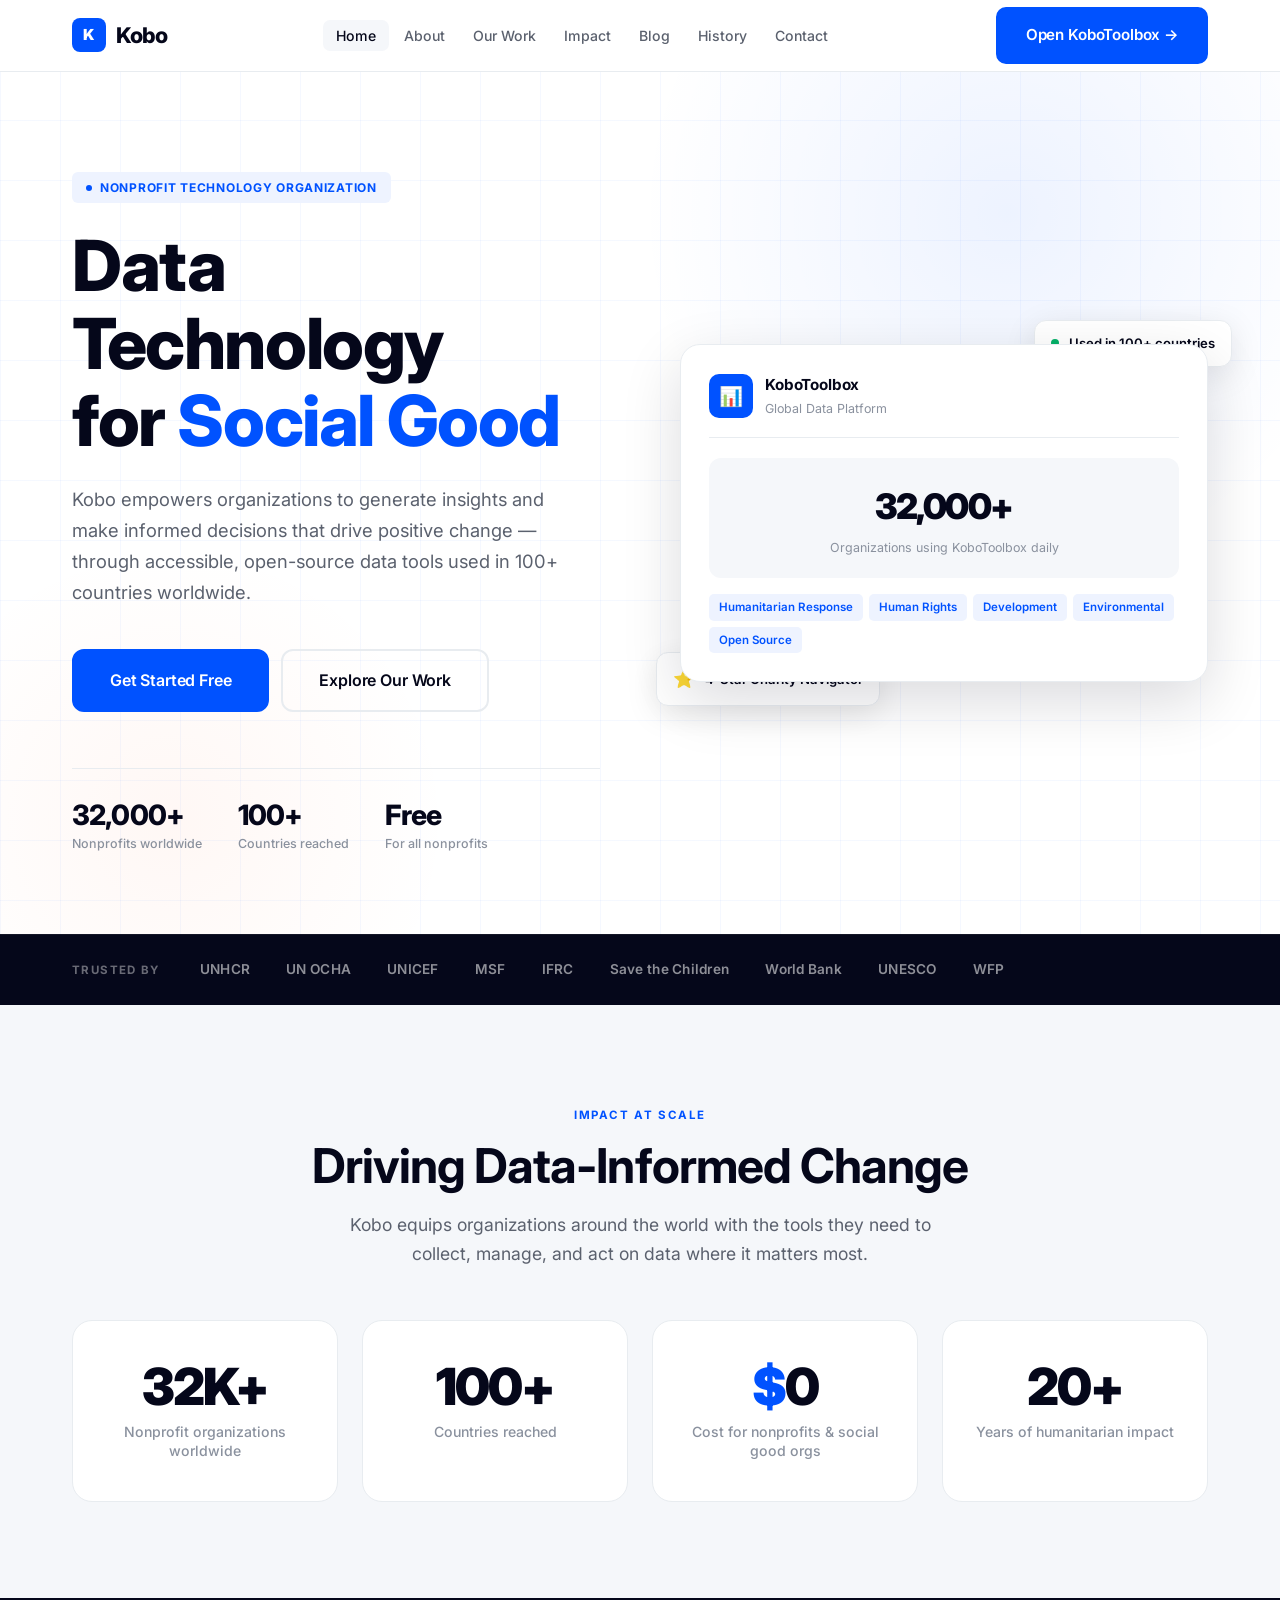
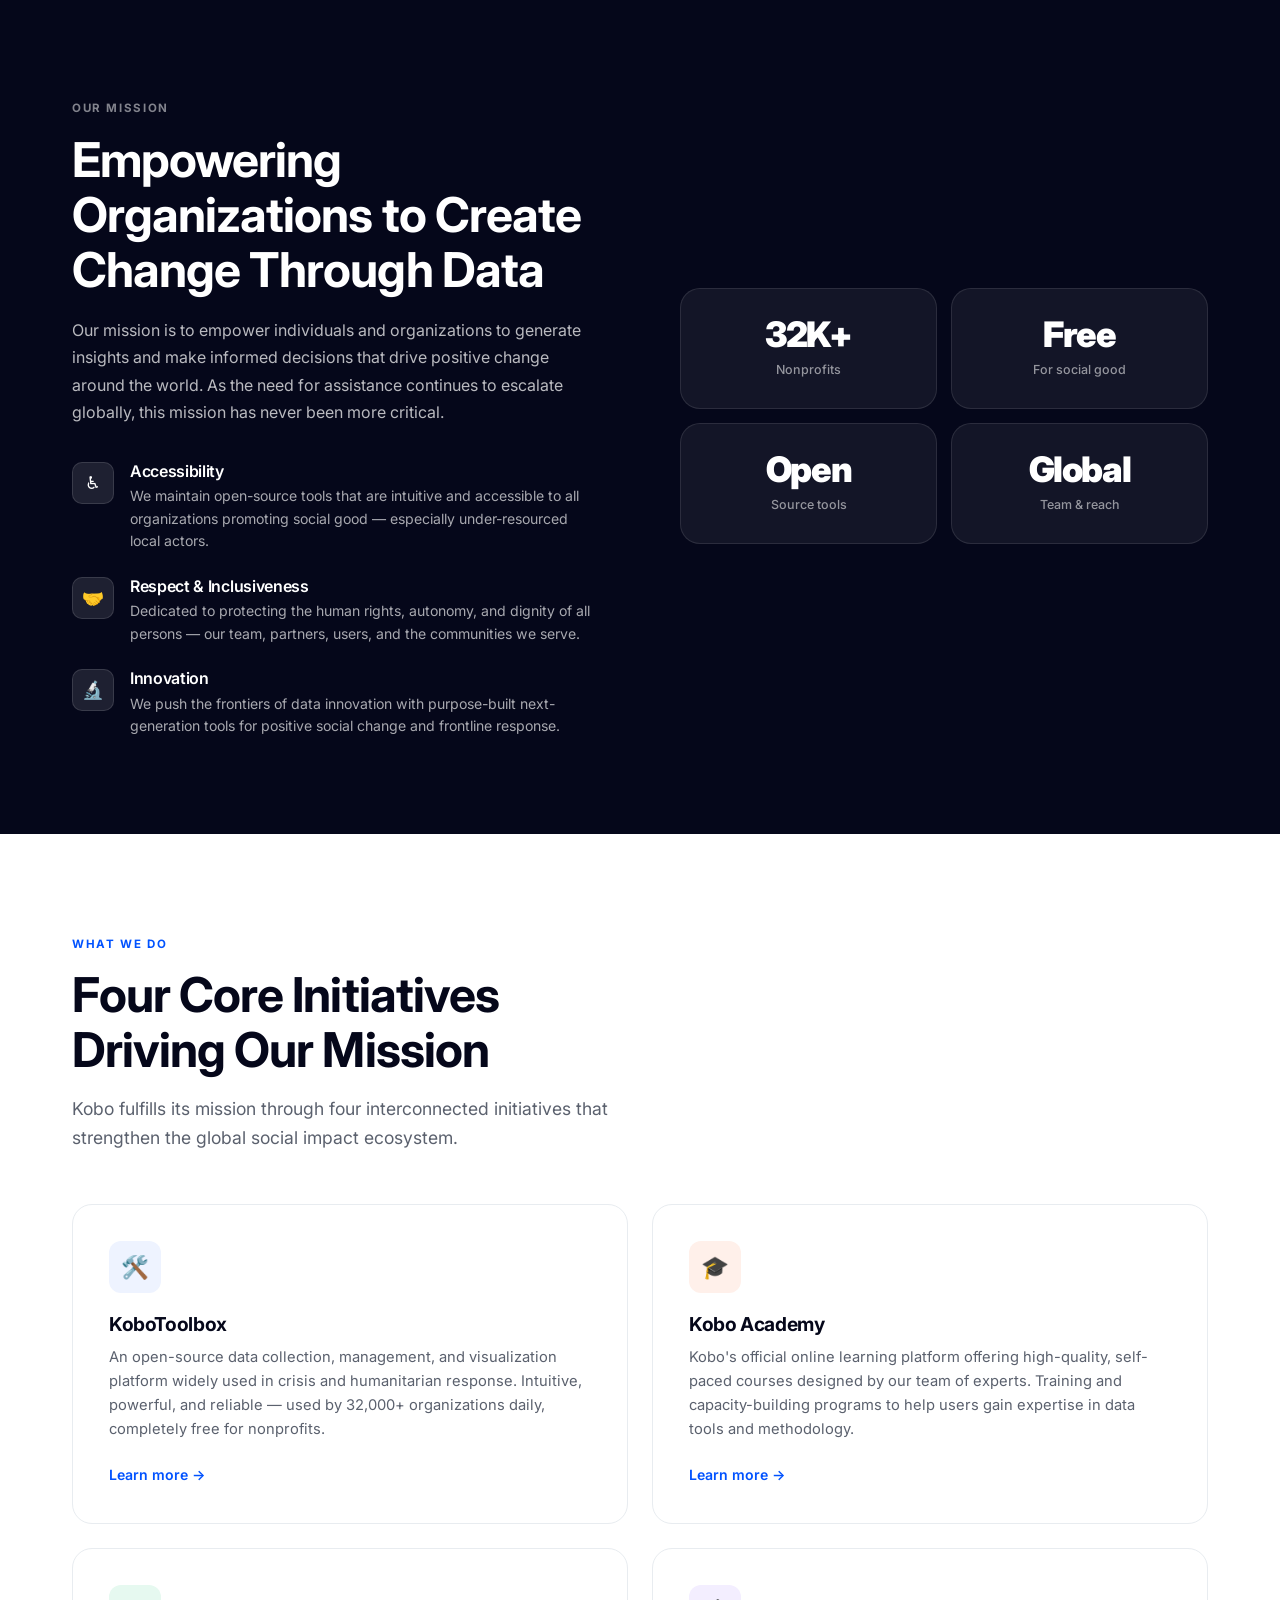
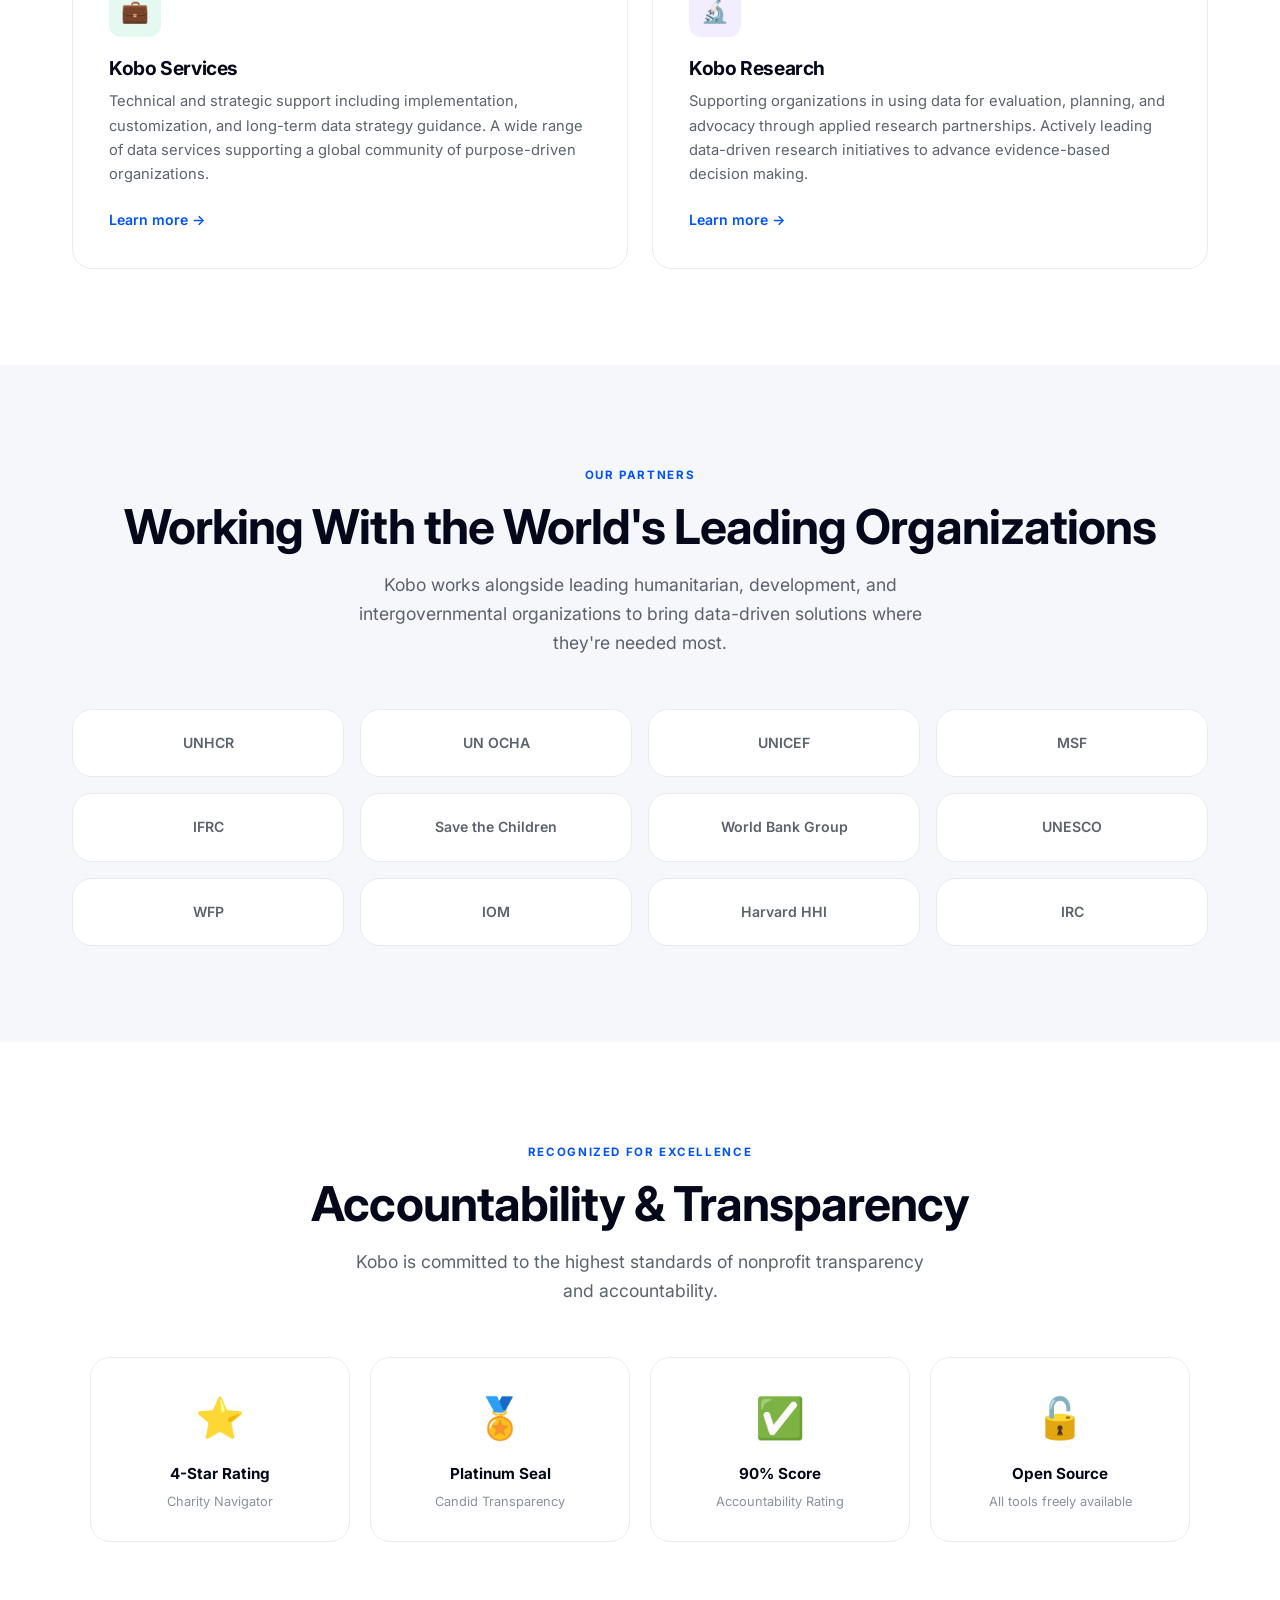
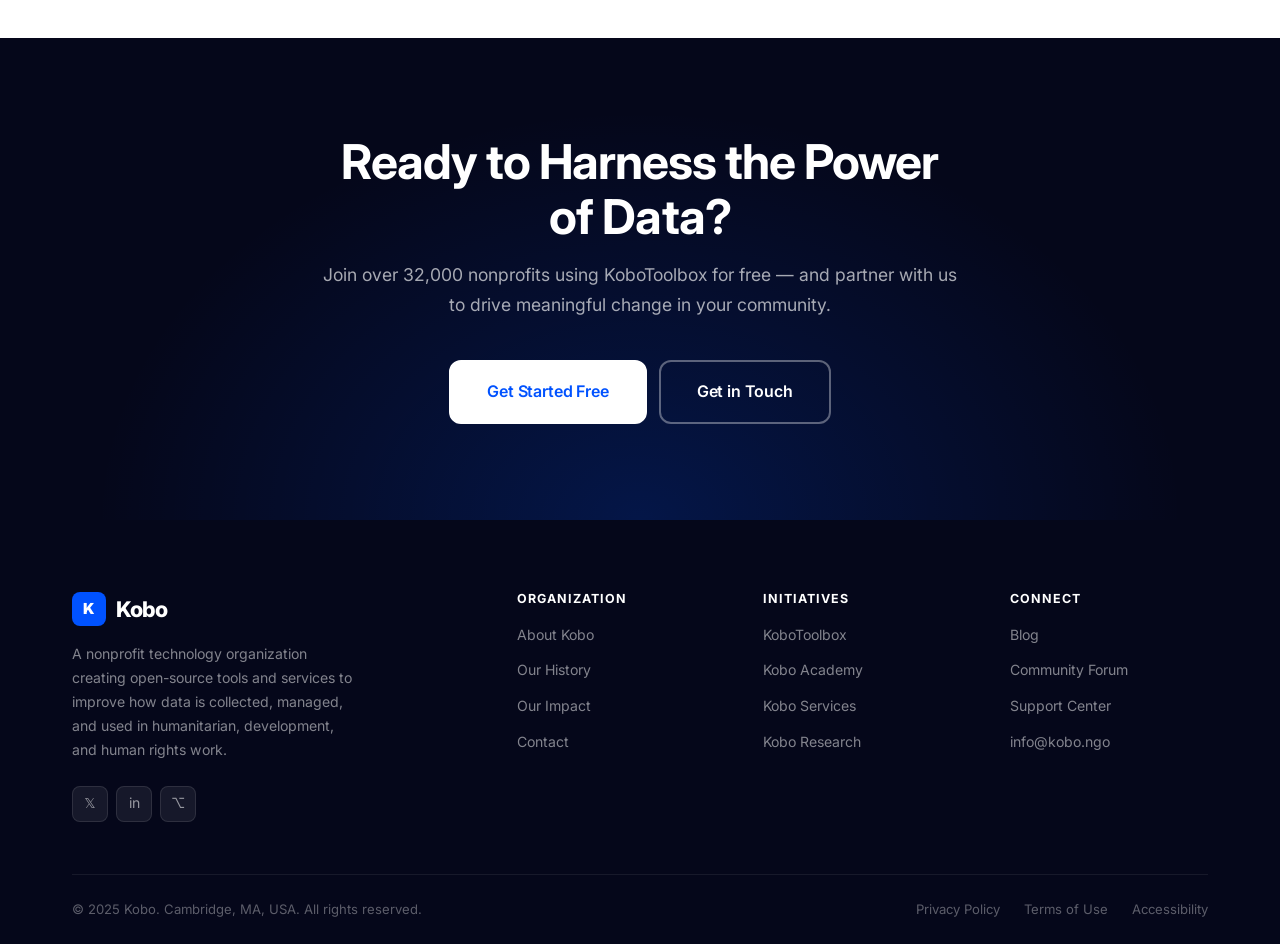
==== commit 63ccfef2: "Redesign website with Coinbase colors, add Impact/Blog/Article pages - Overhaul design system: Coinb" ====
--- a/index.html
+++ b/index.html
@@ -22,11 +22,13 @@
         <li><a href="index.html" class="active">Home</a></li>
         <li><a href="about.html">About</a></li>
         <li><a href="our-work.html">Our Work</a></li>
-        <li><a href="history.html">Our History</a></li>
+        <li><a href="impact.html">Impact</a></li>
+        <li><a href="blog.html">Blog</a></li>
+        <li><a href="history.html">History</a></li>
         <li><a href="contact.html">Contact</a></li>
       </ul>
       <div class="nav-cta">
-        <a href="https://www.kobotoolbox.org" target="_blank" class="btn btn-primary">Open KoboToolbox</a>
+        <a href="https://www.kobotoolbox.org" target="_blank" class="btn btn-primary">Open KoboToolbox →</a>
       </div>
       <button class="nav-hamburger" id="hamburger" aria-label="Toggle navigation">
         <span></span><span></span><span></span>
@@ -40,7 +42,9 @@
       <li><a href="index.html">Home</a></li>
       <li><a href="about.html">About</a></li>
       <li><a href="our-work.html">Our Work</a></li>
-      <li><a href="history.html">Our History</a></li>
+      <li><a href="impact.html">Impact</a></li>
+      <li><a href="blog.html">Blog</a></li>
+      <li><a href="history.html">History</a></li>
       <li><a href="contact.html">Contact</a></li>
     </ul>
     <a href="https://www.kobotoolbox.org" target="_blank" class="btn btn-primary">Open KoboToolbox</a>
@@ -48,21 +52,25 @@
 
   <!-- ===== HERO ===== -->
   <section class="hero">
+    <div class="hero-bg-grid"></div>
+    <div class="hero-bg-glow"></div>
+    <div class="hero-bg-glow-2"></div>
     <div class="container">
       <div class="hero-grid">
         <div>
-          <div class="hero-tag fade-in-up">
-            ✦ Nonprofit Technology Organization
+          <div class="hero-eyebrow fade-in-up">
+            <span class="hero-eyebrow-dot"></span>
+            Nonprofit Technology Organization
           </div>
           <h1 class="hero-title fade-in-up delay-1">
-            Data Technology<br />for <span>Social Good</span>
+            Data Technology<br />for <span class="highlight">Social Good</span>
           </h1>
           <p class="hero-description fade-in-up delay-2">
-            Kobo empowers individuals and organizations to generate insights and make informed decisions that drive positive change around the world — through accessible, open-source data tools.
+            Kobo empowers organizations to generate insights and make informed decisions that drive positive change — through accessible, open-source data tools used in 100+ countries worldwide.
           </p>
           <div class="hero-actions fade-in-up delay-3">
-            <a href="our-work.html" class="btn btn-primary">Explore Our Work</a>
-            <a href="about.html" class="btn btn-outline">About Kobo</a>
+            <a href="https://www.kobotoolbox.org" target="_blank" class="btn btn-primary btn-lg">Get Started Free</a>
+            <a href="our-work.html" class="btn btn-outline btn-lg">Explore Our Work</a>
           </div>
           <div class="hero-stats fade-in-up delay-4">
             <div>
@@ -70,12 +78,12 @@
               <div class="hero-stat-label">Nonprofits worldwide</div>
             </div>
             <div>
+              <div class="hero-stat-number">100+</div>
+              <div class="hero-stat-label">Countries reached</div>
+            </div>
+            <div>
               <div class="hero-stat-number">Free</div>
               <div class="hero-stat-label">For all nonprofits</div>
-            </div>
-            <div>
-              <div class="hero-stat-number">2005</div>
-              <div class="hero-stat-label">Year founded</div>
             </div>
           </div>
         </div>
@@ -101,11 +109,11 @@
             </div>
           </div>
           <div class="hero-floating hero-floating-1">
-            <span class="hero-floating-icon">🌍</span>
+            <span class="hero-floating-dot"></span>
             <span>Used in 100+ countries</span>
           </div>
           <div class="hero-floating hero-floating-2">
-            <span class="hero-floating-icon">⭐</span>
+            <span style="font-size:1.1rem;">⭐</span>
             <span>4-Star Charity Navigator</span>
           </div>
         </div>
@@ -136,7 +144,7 @@
   <!-- ===== STATS ===== -->
   <section class="section section--bg">
     <div class="container">
-      <div class="text-center" style="margin-bottom: 48px;">
+      <div class="text-center" style="margin-bottom: 52px;">
         <span class="section-label">Impact at Scale</span>
         <h2 class="section-heading">Driving Data-Informed Change</h2>
         <p class="section-subheading">
@@ -154,7 +162,7 @@
         </div>
         <div class="stat-card reveal">
           <div class="stat-number"><span>$</span>0</div>
-          <div class="stat-label">Cost for nonprofits</div>
+          <div class="stat-label">Cost for nonprofits & social good orgs</div>
         </div>
         <div class="stat-card reveal">
           <div class="stat-number">20<span>+</span></div>
@@ -169,9 +177,9 @@
     <div class="container">
       <div class="mission-grid">
         <div class="mission-content">
-          <span class="section-label" style="color: rgba(255,255,255,0.6);">Our Mission</span>
+          <span class="section-label">Our Mission</span>
           <h2>Empowering Organizations to Create Change Through Data</h2>
-          <p style="color:rgba(255,255,255,0.75); margin-bottom: 0;">
+          <p>
             Our mission is to empower individuals and organizations to generate insights and make informed decisions that drive positive change around the world. As the need for assistance continues to escalate globally, this mission has never been more critical.
           </p>
           <div class="mission-values">
@@ -224,7 +232,7 @@
   <section class="section">
     <div class="container">
       <span class="section-label">What We Do</span>
-      <h2 class="section-heading" style="max-width: 540px;">Four Core Initiatives Driving Our Mission</h2>
+      <h2 class="section-heading" style="max-width: 560px;">Four Core Initiatives Driving Our Mission</h2>
       <p class="section-subheading">
         Kobo fulfills its mission through four interconnected initiatives that strengthen the global social impact ecosystem.
       </p>
@@ -274,18 +282,18 @@
         Kobo works alongside leading humanitarian, development, and intergovernmental organizations to bring data-driven solutions where they're needed most.
       </p>
       <div class="partners-grid">
-        <div class="partner-card reveal">🌐 UNHCR</div>
-        <div class="partner-card reveal">🌐 UN OCHA</div>
-        <div class="partner-card reveal">🌐 UNICEF</div>
-        <div class="partner-card reveal">🩺 MSF</div>
-        <div class="partner-card reveal">🔴 IFRC</div>
-        <div class="partner-card reveal">🧒 Save the Children</div>
-        <div class="partner-card reveal">🏦 World Bank Group</div>
-        <div class="partner-card reveal">🎓 UNESCO</div>
-        <div class="partner-card reveal">🌾 WFP</div>
-        <div class="partner-card reveal">🔬 UN-IOM</div>
-        <div class="partner-card reveal">🎓 Harvard HHI</div>
-        <div class="partner-card reveal">🌍 IRC</div>
+        <div class="partner-card reveal">UNHCR</div>
+        <div class="partner-card reveal">UN OCHA</div>
+        <div class="partner-card reveal">UNICEF</div>
+        <div class="partner-card reveal">MSF</div>
+        <div class="partner-card reveal">IFRC</div>
+        <div class="partner-card reveal">Save the Children</div>
+        <div class="partner-card reveal">World Bank Group</div>
+        <div class="partner-card reveal">UNESCO</div>
+        <div class="partner-card reveal">WFP</div>
+        <div class="partner-card reveal">IOM</div>
+        <div class="partner-card reveal">Harvard HHI</div>
+        <div class="partner-card reveal">IRC</div>
       </div>
     </div>
   </section>
@@ -325,12 +333,15 @@
 
   <!-- ===== CTA ===== -->
   <section class="cta-section">
-    <div class="container">
-      <h2>Ready to Harness the Power of Data?</h2>
-      <p>Join over 32,000 nonprofits using KoboToolbox for free — and partner with us to drive meaningful change in your community.</p>
-      <div class="cta-actions">
-        <a href="https://www.kobotoolbox.org" target="_blank" class="btn btn-primary">Get Started Free</a>
-        <a href="contact.html" class="btn btn-outline-white">Get in Touch</a>
+    <div class="cta-section-bg"></div>
+    <div class="container">
+      <div class="cta-section-content">
+        <h2>Ready to Harness the Power of Data?</h2>
+        <p>Join over 32,000 nonprofits using KoboToolbox for free — and partner with us to drive meaningful change in your community.</p>
+        <div class="cta-actions">
+          <a href="https://www.kobotoolbox.org" target="_blank" class="btn btn-white btn-lg">Get Started Free</a>
+          <a href="contact.html" class="btn btn-outline-white btn-lg">Get in Touch</a>
+        </div>
       </div>
     </div>
   </section>
@@ -358,7 +369,7 @@
           <ul>
             <li><a href="about.html">About Kobo</a></li>
             <li><a href="history.html">Our History</a></li>
-            <li><a href="our-work.html">Our Work</a></li>
+            <li><a href="impact.html">Our Impact</a></li>
             <li><a href="contact.html">Contact</a></li>
           </ul>
         </div>
@@ -374,9 +385,9 @@
         <div class="footer-col">
           <h5>Connect</h5>
           <ul>
+            <li><a href="blog.html">Blog</a></li>
             <li><a href="https://community.kobotoolbox.org" target="_blank">Community Forum</a></li>
             <li><a href="https://support.kobotoolbox.org" target="_blank">Support Center</a></li>
-            <li><a href="https://www.kobotoolbox.org/blog" target="_blank">Blog</a></li>
             <li><a href="contact.html">info@kobo.ngo</a></li>
           </ul>
         </div>
@@ -392,6 +403,11 @@
     </div>
   </footer>
 
+  <div class="toast" id="toast">
+    <span class="toast-icon">✅</span>
+    <span id="toastMsg">Message sent successfully!</span>
+  </div>
+
   <script src="script.js"></script>
 </body>
 </html>
--- a/styles.css
+++ b/styles.css
@@ -1,24 +1,56 @@
 /* ===========================
    Kobo NGO Website Styles
-   =========================== */
+   Inspired by Coinbase, UNHCR, PayPal, Dropbox
+   =========================== */
+
+@import url('https://fonts.googleapis.com/css2?family=Inter:wght@400;500;600;700;800;900&display=swap');
 
 :root {
-  --primary: #1a3c5e;
-  --primary-light: #2563a8;
-  --accent: #e8502a;
-  --accent-light: #f07050;
-  --text-dark: #1a1a2e;
-  --text-mid: #444466;
-  --text-light: #6b7280;
-  --bg-light: #f8f9fc;
-  --bg-white: #ffffff;
-  --border: #e2e8f0;
-  --shadow: 0 4px 24px rgba(26, 60, 94, 0.08);
-  --shadow-lg: 0 12px 40px rgba(26, 60, 94, 0.14);
+  /* Coinbase-inspired Color Palette */
+  --blue: #0052FF;
+  --blue-dark: #003AC9;
+  --blue-light: #3374FF;
+  --blue-bg: #EEF3FF;
+
+  --dark: #05071A;
+  --dark-2: #0D1526;
+  --dark-3: #1C2540;
+
+  --gray-1: #5B616E;
+  --gray-2: #8A919E;
+  --gray-3: #C9CDD4;
+  --gray-4: #E8ECF0;
+  --gray-5: #F5F7FA;
+
+  --white: #FFFFFF;
+
+  --green: #05B169;
+  --green-bg: #E6F9F0;
+  --orange: #FF6B35;
+  --orange-bg: #FFF0EA;
+  --purple: #7C3AED;
+  --purple-bg: #F3EEFF;
+
+  /* Legacy aliases for compat */
+  --primary: var(--blue);
+  --primary-light: var(--blue-light);
+  --accent: var(--orange);
+  --accent-light: #FF8C5A;
+  --text-dark: var(--dark);
+  --text-mid: var(--gray-1);
+  --text-light: var(--gray-2);
+  --bg-light: var(--gray-5);
+  --bg-white: var(--white);
+  --border: var(--gray-4);
+
+  --shadow: 0 2px 16px rgba(5, 7, 26, 0.08);
+  --shadow-md: 0 8px 32px rgba(5, 7, 26, 0.1);
+  --shadow-lg: 0 20px 60px rgba(5, 7, 26, 0.14);
   --radius: 12px;
-  --radius-sm: 6px;
-  --transition: 0.25s ease;
-  --max-width: 1160px;
+  --radius-sm: 8px;
+  --radius-lg: 20px;
+  --transition: 0.2s ease;
+  --max-width: 1200px;
   --nav-height: 72px;
 }
 
@@ -34,10 +66,11 @@
 
 body {
   font-family: 'Inter', 'Segoe UI', system-ui, -apple-system, sans-serif;
-  color: var(--text-dark);
-  background: var(--bg-white);
+  color: var(--dark);
+  background: var(--white);
   line-height: 1.6;
   -webkit-font-smoothing: antialiased;
+  -moz-osx-font-smoothing: grayscale;
 }
 
 a {
@@ -55,17 +88,19 @@
    =========================== */
 
 h1, h2, h3, h4, h5 {
-  line-height: 1.2;
+  line-height: 1.15;
   font-weight: 700;
-}
-
-h1 { font-size: clamp(2rem, 5vw, 3.5rem); }
-h2 { font-size: clamp(1.6rem, 3.5vw, 2.5rem); }
-h3 { font-size: clamp(1.2rem, 2.5vw, 1.6rem); }
-h4 { font-size: 1.1rem; }
+  letter-spacing: -0.02em;
+  color: var(--dark);
+}
+
+h1 { font-size: clamp(2.4rem, 5.5vw, 4.5rem); font-weight: 800; }
+h2 { font-size: clamp(1.8rem, 3.8vw, 3rem); }
+h3 { font-size: clamp(1.2rem, 2.5vw, 1.75rem); }
+h4 { font-size: 1.1rem; font-weight: 600; }
 
 p {
-  color: var(--text-mid);
+  color: var(--gray-1);
   font-size: 1rem;
   line-height: 1.7;
 }
@@ -77,54 +112,73 @@
 .container {
   max-width: var(--max-width);
   margin: 0 auto;
-  padding: 0 24px;
+  padding: 0 32px;
 }
 
 .section {
-  padding: 80px 0;
+  padding: 96px 0;
+}
+
+.section--sm {
+  padding: 64px 0;
 }
 
 .section--bg {
-  background: var(--bg-light);
+  background: var(--gray-5);
 }
 
 .section--dark {
-  background: var(--primary);
+  background: var(--dark);
   color: #fff;
 }
 
 .section--dark p {
-  color: rgba(255,255,255,0.8);
+  color: rgba(255,255,255,0.72);
+}
+
+.section--blue {
+  background: var(--blue);
+  color: #fff;
+}
+
+.section--blue p {
+  color: rgba(255,255,255,0.82);
 }
 
 .section-label {
   display: inline-block;
-  font-size: 0.75rem;
+  font-size: 0.72rem;
   font-weight: 700;
-  letter-spacing: 0.12em;
+  letter-spacing: 0.14em;
   text-transform: uppercase;
-  color: var(--accent);
-  margin-bottom: 12px;
+  color: var(--blue);
+  margin-bottom: 14px;
+}
+
+.section--dark .section-label {
+  color: rgba(255,255,255,0.5);
 }
 
 .section-heading {
-  color: var(--primary);
+  color: var(--dark);
   margin-bottom: 16px;
 }
 
-.section--dark .section-heading {
+.section--dark .section-heading,
+.section--blue .section-heading {
   color: #fff;
 }
 
 .section-subheading {
   font-size: 1.1rem;
-  color: var(--text-light);
-  max-width: 640px;
-  margin-bottom: 48px;
+  color: var(--gray-1);
+  max-width: 600px;
+  margin-bottom: 52px;
+  line-height: 1.65;
 }
 
 .section--dark .section-subheading {
-  color: rgba(255,255,255,0.75);
+  color: rgba(255,255,255,0.65);
 }
 
 .text-center {
@@ -144,50 +198,79 @@
   display: inline-flex;
   align-items: center;
   gap: 8px;
-  padding: 13px 28px;
-  border-radius: 50px;
+  padding: 14px 28px;
+  border-radius: 10px;
   font-weight: 600;
   font-size: 0.95rem;
   cursor: pointer;
   border: 2px solid transparent;
   transition: all var(--transition);
   white-space: nowrap;
+  letter-spacing: -0.01em;
 }
 
 .btn-primary {
-  background: var(--accent);
+  background: var(--blue);
   color: #fff;
-  border-color: var(--accent);
+  border-color: var(--blue);
 }
 
 .btn-primary:hover {
-  background: var(--accent-light);
-  border-color: var(--accent-light);
-  transform: translateY(-2px);
-  box-shadow: 0 8px 20px rgba(232, 80, 42, 0.35);
+  background: var(--blue-dark);
+  border-color: var(--blue-dark);
+  transform: translateY(-1px);
+  box-shadow: 0 8px 24px rgba(0, 82, 255, 0.35);
+}
+
+.btn-secondary {
+  background: var(--dark);
+  color: #fff;
+  border-color: var(--dark);
+}
+
+.btn-secondary:hover {
+  background: var(--dark-2);
+  border-color: var(--dark-2);
+  transform: translateY(-1px);
 }
 
 .btn-outline {
   background: transparent;
-  color: var(--primary);
-  border-color: var(--primary);
+  color: var(--dark);
+  border-color: var(--gray-4);
 }
 
 .btn-outline:hover {
-  background: var(--primary);
-  color: #fff;
-  transform: translateY(-2px);
+  border-color: var(--dark);
+  background: var(--gray-5);
 }
 
 .btn-outline-white {
   background: transparent;
   color: #fff;
-  border-color: rgba(255,255,255,0.6);
+  border-color: rgba(255,255,255,0.35);
 }
 
 .btn-outline-white:hover {
   background: rgba(255,255,255,0.12);
+  border-color: rgba(255,255,255,0.7);
+}
+
+.btn-white {
+  background: #fff;
+  color: var(--blue);
   border-color: #fff;
+}
+
+.btn-white:hover {
+  background: var(--blue-bg);
+  transform: translateY(-1px);
+}
+
+.btn-lg {
+  padding: 17px 36px;
+  font-size: 1rem;
+  border-radius: 12px;
 }
 
 /* ===========================
@@ -201,9 +284,10 @@
   right: 0;
   z-index: 1000;
   height: var(--nav-height);
-  background: rgba(255,255,255,0.97);
-  backdrop-filter: blur(12px);
-  border-bottom: 1px solid var(--border);
+  background: rgba(255,255,255,0.96);
+  backdrop-filter: blur(16px);
+  -webkit-backdrop-filter: blur(16px);
+  border-bottom: 1px solid var(--gray-4);
   transition: box-shadow var(--transition);
 }
 
@@ -216,6 +300,7 @@
   align-items: center;
   justify-content: space-between;
   height: 100%;
+  gap: 24px;
 }
 
 .nav-logo {
@@ -223,50 +308,52 @@
   align-items: center;
   gap: 10px;
   font-weight: 800;
-  font-size: 1.5rem;
-  color: var(--primary);
-  letter-spacing: -0.02em;
+  font-size: 1.35rem;
+  color: var(--dark);
+  letter-spacing: -0.04em;
+  flex-shrink: 0;
 }
 
 .nav-logo-icon {
-  width: 36px;
-  height: 36px;
-  background: var(--primary);
+  width: 34px;
+  height: 34px;
+  background: var(--blue);
   border-radius: 8px;
   display: flex;
   align-items: center;
   justify-content: center;
   color: #fff;
-  font-size: 1rem;
+  font-size: 0.95rem;
   font-weight: 900;
 }
 
 .nav-links {
   display: flex;
   align-items: center;
-  gap: 6px;
+  gap: 2px;
   list-style: none;
 }
 
 .nav-links a {
-  padding: 8px 14px;
-  border-radius: var(--radius-sm);
-  font-size: 0.9rem;
+  padding: 7px 13px;
+  border-radius: 7px;
+  font-size: 0.88rem;
   font-weight: 500;
-  color: var(--text-mid);
+  color: var(--gray-1);
   transition: all var(--transition);
 }
 
 .nav-links a:hover,
 .nav-links a.active {
-  color: var(--primary);
-  background: var(--bg-light);
+  color: var(--dark);
+  background: var(--gray-5);
 }
 
 .nav-cta {
   display: flex;
   align-items: center;
-  gap: 12px;
+  gap: 10px;
+  flex-shrink: 0;
 }
 
 .nav-hamburger {
@@ -281,9 +368,9 @@
 
 .nav-hamburger span {
   display: block;
-  width: 24px;
+  width: 22px;
   height: 2px;
-  background: var(--primary);
+  background: var(--dark);
   border-radius: 2px;
   transition: all var(--transition);
 }
@@ -296,7 +383,7 @@
   left: 0;
   right: 0;
   background: #fff;
-  border-bottom: 1px solid var(--border);
+  border-bottom: 1px solid var(--gray-4);
   padding: 16px 24px 24px;
   z-index: 999;
   box-shadow: var(--shadow-lg);
@@ -310,22 +397,22 @@
   list-style: none;
   display: flex;
   flex-direction: column;
-  gap: 4px;
+  gap: 2px;
 }
 
 .nav-mobile a {
   display: block;
-  padding: 12px 16px;
-  border-radius: var(--radius-sm);
-  font-size: 1rem;
+  padding: 11px 14px;
+  border-radius: 8px;
+  font-size: 0.95rem;
   font-weight: 500;
-  color: var(--text-mid);
+  color: var(--gray-1);
   transition: all var(--transition);
 }
 
 .nav-mobile a:hover {
-  background: var(--bg-light);
-  color: var(--primary);
+  background: var(--gray-5);
+  color: var(--dark);
 }
 
 .nav-mobile .btn {
@@ -335,7 +422,7 @@
 }
 
 /* ===========================
-   Hero Section
+   Hero Section (Coinbase style)
    =========================== */
 
 .hero {
@@ -343,98 +430,118 @@
   display: flex;
   align-items: center;
   padding-top: var(--nav-height);
-  background: linear-gradient(135deg, #f0f4f8 0%, #e8f0fb 50%, #f0e8f0 100%);
+  background: var(--white);
   position: relative;
   overflow: hidden;
 }
 
-.hero::before {
-  content: '';
+.hero-bg-grid {
   position: absolute;
-  top: -200px;
-  right: -200px;
-  width: 700px;
-  height: 700px;
-  background: radial-gradient(circle, rgba(37, 99, 168, 0.08) 0%, transparent 70%);
+  inset: 0;
+  background-image:
+    linear-gradient(rgba(0, 82, 255, 0.04) 1px, transparent 1px),
+    linear-gradient(90deg, rgba(0, 82, 255, 0.04) 1px, transparent 1px);
+  background-size: 60px 60px;
   pointer-events: none;
 }
 
-.hero::after {
-  content: '';
+.hero-bg-glow {
   position: absolute;
-  bottom: -100px;
-  left: -100px;
-  width: 500px;
-  height: 500px;
-  background: radial-gradient(circle, rgba(232, 80, 42, 0.06) 0%, transparent 70%);
+  top: -20%;
+  right: -10%;
+  width: 800px;
+  height: 800px;
+  background: radial-gradient(circle, rgba(0, 82, 255, 0.07) 0%, transparent 65%);
+  pointer-events: none;
+}
+
+.hero-bg-glow-2 {
+  position: absolute;
+  bottom: -20%;
+  left: -10%;
+  width: 600px;
+  height: 600px;
+  background: radial-gradient(circle, rgba(255, 107, 53, 0.05) 0%, transparent 65%);
   pointer-events: none;
 }
 
 .hero-grid {
   display: grid;
   grid-template-columns: 1fr 1fr;
-  gap: 60px;
-  align-items: center;
-  padding: 80px 0;
-}
-
-.hero-tag {
+  gap: 80px;
+  align-items: center;
+  padding: 100px 0 80px;
+  position: relative;
+  z-index: 1;
+}
+
+.hero-eyebrow {
   display: inline-flex;
   align-items: center;
   gap: 8px;
-  background: rgba(232, 80, 42, 0.1);
-  color: var(--accent);
-  border-radius: 50px;
+  background: var(--blue-bg);
+  color: var(--blue);
+  border-radius: 6px;
   padding: 6px 14px;
-  font-size: 0.8rem;
+  font-size: 0.75rem;
   font-weight: 700;
-  letter-spacing: 0.05em;
+  letter-spacing: 0.06em;
   text-transform: uppercase;
-  margin-bottom: 20px;
+  margin-bottom: 24px;
+}
+
+.hero-eyebrow-dot {
+  width: 6px;
+  height: 6px;
+  background: var(--blue);
+  border-radius: 50%;
 }
 
 .hero-title {
-  color: var(--primary);
-  margin-bottom: 20px;
-}
-
-.hero-title span {
-  color: var(--accent);
-  position: relative;
+  color: var(--dark);
+  margin-bottom: 24px;
+  line-height: 1.1;
+}
+
+.hero-title .highlight {
+  color: var(--blue);
 }
 
 .hero-description {
   font-size: 1.15rem;
-  color: var(--text-mid);
-  margin-bottom: 36px;
-  max-width: 520px;
+  color: var(--gray-1);
+  margin-bottom: 40px;
+  max-width: 500px;
+  line-height: 1.7;
 }
 
 .hero-actions {
   display: flex;
-  gap: 14px;
+  gap: 12px;
   flex-wrap: wrap;
-  margin-bottom: 48px;
+  margin-bottom: 56px;
 }
 
 .hero-stats {
   display: flex;
-  gap: 32px;
+  gap: 36px;
   padding-top: 32px;
-  border-top: 1px solid var(--border);
+  border-top: 1px solid var(--gray-4);
 }
 
 .hero-stat-number {
-  font-size: 1.8rem;
+  font-size: 1.75rem;
   font-weight: 800;
-  color: var(--primary);
+  color: var(--dark);
   line-height: 1;
+  letter-spacing: -0.03em;
 }
 
 .hero-stat-label {
-  font-size: 0.8rem;
-  color: var(--text-light);
-  margin-top: 4px;
+  font-size: 0.78rem;
+  color: var(--gray-2);
+  margin-top: 5px;
+  font-weight: 500;
 }
 
 .hero-visual {
@@ -444,8 +551,9 @@
 .hero-card {
   background: #fff;
   border-radius: 20px;
-  padding: 32px;
+  padding: 28px;
   box-shadow: var(--shadow-lg);
+  border: 1px solid var(--gray-4);
   position: relative;
   z-index: 1;
 }
@@ -454,66 +562,70 @@
   display: flex;
   align-items: center;
   gap: 12px;
-  margin-bottom: 24px;
-  padding-bottom: 20px;
-  border-bottom: 1px solid var(--border);
+  margin-bottom: 20px;
+  padding-bottom: 18px;
+  border-bottom: 1px solid var(--gray-4);
 }
 
 .hero-card-icon {
-  width: 48px;
-  height: 48px;
-  background: linear-gradient(135deg, var(--primary), var(--primary-light));
-  border-radius: 12px;
+  width: 44px;
+  height: 44px;
+  background: var(--blue);
+  border-radius: 10px;
   display: flex;
   align-items: center;
   justify-content: center;
   color: #fff;
-  font-size: 1.3rem;
+  font-size: 1.2rem;
 }
 
 .hero-card-title {
-  font-size: 1rem;
+  font-size: 0.95rem;
   font-weight: 700;
-  color: var(--primary);
+  color: var(--dark);
+  letter-spacing: -0.01em;
 }
 
 .hero-card-subtitle {
-  font-size: 0.8rem;
-  color: var(--text-light);
+  font-size: 0.78rem;
+  color: var(--gray-2);
+  margin-top: 2px;
 }
 
 .hero-card-stat {
   text-align: center;
-  padding: 16px;
-  background: var(--bg-light);
+  padding: 20px;
+  background: var(--gray-5);
   border-radius: var(--radius);
-  margin-bottom: 12px;
+  margin-bottom: 14px;
 }
 
 .hero-card-stat-number {
-  font-size: 2rem;
-  font-weight: 800;
-  color: var(--primary);
+  font-size: 2.2rem;
+  font-weight: 900;
+  color: var(--dark);
+  letter-spacing: -0.04em;
 }
 
 .hero-card-stat-label {
-  font-size: 0.8rem;
-  color: var(--text-light);
+  font-size: 0.78rem;
+  color: var(--gray-2);
+  margin-top: 4px;
 }
 
 .hero-card-tags {
   display: flex;
   flex-wrap: wrap;
-  gap: 8px;
-  margin-top: 20px;
+  gap: 6px;
+  margin-top: 16px;
 }
 
 .hero-card-tag {
-  background: rgba(37, 99, 168, 0.08);
-  color: var(--primary-light);
-  padding: 4px 12px;
-  border-radius: 50px;
-  font-size: 0.75rem;
+  background: var(--blue-bg);
+  color: var(--blue);
+  padding: 4px 10px;
+  border-radius: 5px;
+  font-size: 0.72rem;
   font-weight: 600;
 }
 
@@ -521,28 +633,33 @@
   position: absolute;
   background: #fff;
   border-radius: 12px;
-  padding: 12px 18px;
-  box-shadow: var(--shadow-lg);
+  padding: 12px 16px;
+  box-shadow: var(--shadow-md);
   display: flex;
   align-items: center;
   gap: 10px;
-  font-size: 0.85rem;
+  font-size: 0.82rem;
   font-weight: 600;
-  color: var(--text-dark);
+  color: var(--dark);
+  border: 1px solid var(--gray-4);
 }
 
 .hero-floating-1 {
-  top: -20px;
-  right: -20px;
+  top: -24px;
+  right: -24px;
 }
 
 .hero-floating-2 {
-  bottom: -20px;
-  left: -20px;
-}
-
-.hero-floating-icon {
-  font-size: 1.3rem;
+  bottom: -24px;
+  left: -24px;
+}
+
+.hero-floating-dot {
+  width: 8px;
+  height: 8px;
+  background: var(--green);
+  border-radius: 50%;
+  flex-shrink: 0;
 }
 
 /* ===========================
@@ -550,8 +667,9 @@
    =========================== */
 
 .trust-bar {
-  background: var(--primary);
-  padding: 28px 0;
+  background: var(--dark);
+  padding: 24px 0;
+  border-top: 1px solid rgba(255,255,255,0.06);
 }
 
 .trust-bar-inner {
@@ -562,10 +680,10 @@
 }
 
 .trust-bar-label {
-  color: rgba(255,255,255,0.6);
-  font-size: 0.8rem;
-  font-weight: 600;
-  letter-spacing: 0.08em;
+  color: rgba(255,255,255,0.4);
+  font-size: 0.72rem;
+  font-weight: 700;
+  letter-spacing: 0.12em;
   text-transform: uppercase;
   white-space: nowrap;
   flex-shrink: 0;
@@ -574,20 +692,21 @@
 .trust-bar-logos {
   display: flex;
   align-items: center;
-  gap: 40px;
+  gap: 36px;
   flex-wrap: wrap;
 }
 
 .trust-bar-logo {
-  color: rgba(255,255,255,0.7);
-  font-size: 0.9rem;
+  color: rgba(255,255,255,0.55);
+  font-size: 0.85rem;
   font-weight: 600;
   white-space: nowrap;
+  letter-spacing: 0.02em;
   transition: color var(--transition);
 }
 
 .trust-bar-logo:hover {
-  color: #fff;
+  color: rgba(255,255,255,0.9);
 }
 
 /* ===========================
@@ -597,119 +716,125 @@
 .stats-grid {
   display: grid;
   grid-template-columns: repeat(4, 1fr);
-  gap: 32px;
+  gap: 24px;
 }
 
 .stat-card {
   text-align: center;
-  padding: 36px 24px;
+  padding: 40px 24px;
   background: #fff;
-  border-radius: var(--radius);
-  border: 1px solid var(--border);
-  transition: all var(--transition);
-}
-
-.stat-card:hover {
-  box-shadow: var(--shadow);
-  transform: translateY(-4px);
-}
-
-.stat-number {
-  font-size: 2.8rem;
-  font-weight: 900;
-  color: var(--primary);
-  line-height: 1;
-  margin-bottom: 8px;
-}
-
-.stat-number span {
-  color: var(--accent);
-}
-
-.stat-label {
-  font-size: 0.9rem;
-  color: var(--text-light);
-  font-weight: 500;
-}
-
-/* ===========================
-   Initiatives / Cards
-   =========================== */
-
-.initiatives-grid {
-  display: grid;
-  grid-template-columns: repeat(2, 1fr);
-  gap: 28px;
-}
-
-.initiative-card {
-  background: #fff;
-  border-radius: var(--radius);
-  padding: 36px;
-  border: 1px solid var(--border);
+  border-radius: var(--radius-lg);
+  border: 1px solid var(--gray-4);
   transition: all var(--transition);
   position: relative;
   overflow: hidden;
 }
 
-.initiative-card::before {
+.stat-card::after {
   content: '';
   position: absolute;
   top: 0;
   left: 0;
   right: 0;
-  height: 4px;
-  background: var(--accent);
+  height: 3px;
+  background: var(--blue);
   transform: scaleX(0);
   transition: transform var(--transition);
-  transform-origin: left;
-}
-
-.initiative-card:hover {
-  box-shadow: var(--shadow-lg);
+}
+
+.stat-card:hover {
+  box-shadow: var(--shadow-md);
   transform: translateY(-4px);
   border-color: transparent;
 }
 
-.initiative-card:hover::before {
+.stat-card:hover::after {
   transform: scaleX(1);
 }
 
+.stat-number {
+  font-size: 3.2rem;
+  font-weight: 900;
+  color: var(--dark);
+  line-height: 1;
+  margin-bottom: 10px;
+  letter-spacing: -0.04em;
+}
+
+.stat-number span {
+  color: var(--blue);
+}
+
+.stat-label {
+  font-size: 0.88rem;
+  color: var(--gray-2);
+  font-weight: 500;
+  line-height: 1.4;
+}
+
+/* ===========================
+   Initiatives / Cards
+   =========================== */
+
+.initiatives-grid {
+  display: grid;
+  grid-template-columns: repeat(2, 1fr);
+  gap: 24px;
+}
+
+.initiative-card {
+  background: #fff;
+  border-radius: var(--radius-lg);
+  padding: 36px;
+  border: 1px solid var(--gray-4);
+  transition: all var(--transition);
+  position: relative;
+  overflow: hidden;
+}
+
+.initiative-card:hover {
+  box-shadow: var(--shadow-md);
+  transform: translateY(-4px);
+  border-color: var(--blue);
+}
+
 .initiative-icon {
-  width: 56px;
-  height: 56px;
-  border-radius: 14px;
+  width: 52px;
+  height: 52px;
+  border-radius: 12px;
   display: flex;
   align-items: center;
   justify-content: center;
-  font-size: 1.5rem;
+  font-size: 1.4rem;
   margin-bottom: 20px;
 }
 
-.initiative-icon-1 { background: rgba(37, 99, 168, 0.1); }
-.initiative-icon-2 { background: rgba(232, 80, 42, 0.1); }
-.initiative-icon-3 { background: rgba(16, 185, 129, 0.1); }
-.initiative-icon-4 { background: rgba(139, 92, 246, 0.1); }
+.initiative-icon-1 { background: var(--blue-bg); }
+.initiative-icon-2 { background: var(--orange-bg); }
+.initiative-icon-3 { background: var(--green-bg); }
+.initiative-icon-4 { background: var(--purple-bg); }
 
 .initiative-title {
-  color: var(--primary);
+  color: var(--dark);
   font-size: 1.2rem;
   margin-bottom: 10px;
+  font-weight: 700;
 }
 
 .initiative-description {
-  color: var(--text-light);
-  font-size: 0.95rem;
+  color: var(--gray-1);
+  font-size: 0.92rem;
   margin-bottom: 20px;
+  line-height: 1.65;
 }
 
 .initiative-link {
   display: inline-flex;
   align-items: center;
   gap: 6px;
-  color: var(--accent);
+  color: var(--blue);
   font-weight: 600;
-  font-size: 0.9rem;
+  font-size: 0.88rem;
   transition: gap var(--transition);
 }
 
@@ -718,13 +843,13 @@
 }
 
 /* ===========================
-   Mission Section
+   Mission / Feature Sections
    =========================== */
 
 .mission-grid {
   display: grid;
   grid-template-columns: 1fr 1fr;
-  gap: 60px;
+  gap: 80px;
   align-items: center;
 }
 
@@ -736,8 +861,8 @@
 .mission-values {
   display: flex;
   flex-direction: column;
-  gap: 20px;
-  margin-top: 32px;
+  gap: 24px;
+  margin-top: 36px;
 }
 
 .mission-value {
@@ -747,9 +872,10 @@
 }
 
 .mission-value-icon {
-  width: 40px;
-  height: 40px;
-  background: rgba(255,255,255,0.12);
+  width: 42px;
+  height: 42px;
+  background: rgba(255,255,255,0.1);
+  border: 1px solid rgba(255,255,255,0.12);
   border-radius: 10px;
   display: flex;
   align-items: center;
@@ -760,39 +886,97 @@
 
 .mission-value h4 {
   color: #fff;
-  margin-bottom: 4px;
+  margin-bottom: 5px;
+  font-size: 1rem;
 }
 
 .mission-value p {
-  font-size: 0.9rem;
-  color: rgba(255,255,255,0.7);
+  font-size: 0.88rem;
+  color: rgba(255,255,255,0.65);
+  line-height: 1.6;
 }
 
 .mission-visual {
   display: grid;
   grid-template-columns: 1fr 1fr;
-  gap: 16px;
+  gap: 14px;
 }
 
 .mission-box {
-  background: rgba(255,255,255,0.08);
-  border: 1px solid rgba(255,255,255,0.12);
-  border-radius: var(--radius);
-  padding: 24px;
+  background: rgba(255,255,255,0.06);
+  border: 1px solid rgba(255,255,255,0.1);
+  border-radius: var(--radius-lg);
+  padding: 28px 20px;
   text-align: center;
+  transition: all var(--transition);
+}
+
+.mission-box:hover {
+  background: rgba(255,255,255,0.1);
 }
 
 .mission-box-number {
-  font-size: 2rem;
-  font-weight: 800;
+  font-size: 2.2rem;
+  font-weight: 900;
   color: #fff;
   line-height: 1;
-  margin-bottom: 6px;
+  margin-bottom: 8px;
+  letter-spacing: -0.04em;
 }
 
 .mission-box-label {
-  font-size: 0.8rem;
-  color: rgba(255,255,255,0.65);
+  font-size: 0.78rem;
+  color: rgba(255,255,255,0.55);
+  font-weight: 500;
+}
+
+/* ===========================
+   Feature Grid (PayPal-inspired)
+   =========================== */
+
+.feature-grid {
+  display: grid;
+  grid-template-columns: repeat(3, 1fr);
+  gap: 28px;
+}
+
+.feature-card {
+  padding: 32px 28px;
+  border-radius: var(--radius-lg);
+  border: 1px solid var(--gray-4);
+  background: #fff;
+  transition: all var(--transition);
+}
+
+.feature-card:hover {
+  box-shadow: var(--shadow-md);
+  transform: translateY(-4px);
+  border-color: var(--blue);
+}
+
+.feature-icon {
+  width: 52px;
+  height: 52px;
+  background: var(--blue-bg);
+  border-radius: 12px;
+  display: flex;
+  align-items: center;
+  justify-content: center;
+  font-size: 1.4rem;
+  margin-bottom: 18px;
+}
+
+.feature-title {
+  color: var(--dark);
+  font-size: 1.05rem;
+  margin-bottom: 10px;
+  font-weight: 700;
+}
+
+.feature-body {
+  color: var(--gray-1);
+  font-size: 0.9rem;
+  line-height: 1.65;
 }
 
 /* ===========================
@@ -802,27 +986,26 @@
 .team-grid {
   display: grid;
   grid-template-columns: repeat(3, 1fr);
-  gap: 28px;
+  gap: 24px;
 }
 
 .team-card {
   background: #fff;
-  border-radius: var(--radius);
+  border-radius: var(--radius-lg);
   overflow: hidden;
-  border: 1px solid var(--border);
+  border: 1px solid var(--gray-4);
   transition: all var(--transition);
 }
 
 .team-card:hover {
-  box-shadow: var(--shadow);
+  box-shadow: var(--shadow-md);
   transform: translateY(-4px);
 }
 
 .team-card-img {
   width: 100%;
-  height: 220px;
-  object-fit: cover;
-  background: linear-gradient(135deg, #dbeafe, #e0e7ff);
+  height: 200px;
+  background: linear-gradient(135deg, var(--blue-bg) 0%, #e0e7ff 100%);
   display: flex;
   align-items: center;
   justify-content: center;
@@ -836,21 +1019,21 @@
 .team-card-name {
   font-size: 1rem;
   font-weight: 700;
-  color: var(--primary);
+  color: var(--dark);
   margin-bottom: 4px;
 }
 
 .team-card-role {
-  font-size: 0.85rem;
-  color: var(--accent);
+  font-size: 0.82rem;
+  color: var(--blue);
   font-weight: 600;
   margin-bottom: 10px;
 }
 
 .team-card-bio {
-  font-size: 0.85rem;
-  color: var(--text-light);
-  line-height: 1.5;
+  font-size: 0.84rem;
+  color: var(--gray-2);
+  line-height: 1.55;
 }
 
 /* ===========================
@@ -869,73 +1052,70 @@
   left: 50%;
   top: 0;
   bottom: 0;
-  width: 2px;
-  background: var(--border);
+  width: 1px;
+  background: var(--gray-4);
   transform: translateX(-50%);
 }
 
 .timeline-item {
   display: flex;
   gap: 40px;
-  margin-bottom: 48px;
+  margin-bottom: 52px;
   position: relative;
 }
 
-.timeline-item:nth-child(odd) {
-  flex-direction: row;
-}
-
-.timeline-item:nth-child(even) {
-  flex-direction: row-reverse;
-}
+.timeline-item:nth-child(odd) { flex-direction: row; }
+.timeline-item:nth-child(even) { flex-direction: row-reverse; }
 
 .timeline-content {
   flex: 1;
   background: #fff;
-  border: 1px solid var(--border);
-  border-radius: var(--radius);
+  border: 1px solid var(--gray-4);
+  border-radius: var(--radius-lg);
   padding: 24px;
-  position: relative;
   transition: all var(--transition);
 }
 
 .timeline-content:hover {
-  box-shadow: var(--shadow);
+  box-shadow: var(--shadow-md);
+  border-color: var(--blue);
 }
 
 .timeline-year {
   display: inline-block;
-  background: var(--accent);
+  background: var(--blue);
   color: #fff;
   font-weight: 700;
-  font-size: 0.8rem;
+  font-size: 0.75rem;
   padding: 3px 10px;
-  border-radius: 50px;
+  border-radius: 5px;
   margin-bottom: 10px;
+  letter-spacing: 0.04em;
 }
 
 .timeline-title {
-  color: var(--primary);
+  color: var(--dark);
   font-size: 1rem;
   margin-bottom: 8px;
+  font-weight: 700;
 }
 
 .timeline-body {
-  font-size: 0.9rem;
-  color: var(--text-light);
+  font-size: 0.88rem;
+  color: var(--gray-1);
 }
 
 .timeline-dot {
   position: absolute;
   left: 50%;
   top: 24px;
-  width: 14px;
-  height: 14px;
-  background: var(--primary);
+  width: 12px;
+  height: 12px;
+  background: var(--blue);
   border: 3px solid #fff;
   border-radius: 50%;
   transform: translateX(-50%);
-  box-shadow: 0 0 0 3px var(--border);
+  box-shadow: 0 0 0 3px var(--gray-4);
   z-index: 1;
 }
 
@@ -950,37 +1130,39 @@
 .values-grid {
   display: grid;
   grid-template-columns: repeat(3, 1fr);
-  gap: 24px;
+  gap: 20px;
 }
 
 .value-card {
   background: #fff;
-  border: 1px solid var(--border);
-  border-radius: var(--radius);
+  border: 1px solid var(--gray-4);
+  border-radius: var(--radius-lg);
   padding: 32px 24px;
   text-align: center;
   transition: all var(--transition);
 }
 
 .value-card:hover {
-  box-shadow: var(--shadow);
+  box-shadow: var(--shadow-md);
   transform: translateY(-4px);
+  border-color: var(--blue);
 }
 
 .value-icon {
-  font-size: 2.5rem;
+  font-size: 2.2rem;
   margin-bottom: 16px;
 }
 
 .value-title {
-  color: var(--primary);
-  font-size: 1.05rem;
+  color: var(--dark);
+  font-size: 1rem;
   margin-bottom: 10px;
+  font-weight: 700;
 }
 
 .value-description {
-  font-size: 0.88rem;
-  color: var(--text-light);
+  font-size: 0.86rem;
+  color: var(--gray-1);
   line-height: 1.6;
 }
 
@@ -991,47 +1173,634 @@
 .partners-grid {
   display: grid;
   grid-template-columns: repeat(4, 1fr);
-  gap: 20px;
+  gap: 16px;
 }
 
 .partner-card {
   background: #fff;
-  border: 1px solid var(--border);
-  border-radius: var(--radius);
-  padding: 24px 20px;
+  border: 1px solid var(--gray-4);
+  border-radius: var(--radius-lg);
+  padding: 22px 18px;
   text-align: center;
   font-weight: 600;
-  font-size: 0.9rem;
-  color: var(--text-mid);
+  font-size: 0.88rem;
+  color: var(--gray-1);
   transition: all var(--transition);
 }
 
 .partner-card:hover {
   box-shadow: var(--shadow);
-  color: var(--primary);
-  border-color: var(--primary-light);
-}
-
-/* ===========================
-   CTA Section
+  color: var(--blue);
+  border-color: var(--blue);
+}
+
+/* ===========================
+   Impact Stats (UNHCR-inspired)
+   =========================== */
+
+.impact-hero {
+  background: var(--dark);
+  color: #fff;
+  padding: calc(var(--nav-height) + 80px) 0 80px;
+  position: relative;
+  overflow: hidden;
+}
+
+.impact-hero-bg {
+  position: absolute;
+  inset: 0;
+  background: radial-gradient(ellipse at 70% 50%, rgba(0, 82, 255, 0.2) 0%, transparent 60%);
+  pointer-events: none;
+}
+
+.impact-hero-content {
+  position: relative;
+  z-index: 1;
+  max-width: 700px;
+}
+
+.impact-hero h1 {
+  color: #fff;
+  margin-bottom: 20px;
+}
+
+.impact-hero p {
+  color: rgba(255,255,255,0.72);
+  font-size: 1.15rem;
+  max-width: 580px;
+}
+
+.impact-metrics-bar {
+  background: var(--blue);
+  padding: 36px 0;
+}
+
+.impact-metrics-grid {
+  display: grid;
+  grid-template-columns: repeat(4, 1fr);
+  gap: 0;
+  text-align: center;
+}
+
+.impact-metric {
+  padding: 12px 24px;
+  border-right: 1px solid rgba(255,255,255,0.2);
+}
+
+.impact-metric:last-child {
+  border-right: none;
+}
+
+.impact-metric-number {
+  font-size: 2.8rem;
+  font-weight: 900;
+  color: #fff;
+  line-height: 1;
+  letter-spacing: -0.04em;
+  margin-bottom: 8px;
+}
+
+.impact-metric-label {
+  font-size: 0.82rem;
+  color: rgba(255,255,255,0.75);
+  font-weight: 500;
+}
+
+.impact-stories-grid {
+  display: grid;
+  grid-template-columns: repeat(3, 1fr);
+  gap: 24px;
+}
+
+.impact-story-card {
+  background: #fff;
+  border-radius: var(--radius-lg);
+  overflow: hidden;
+  border: 1px solid var(--gray-4);
+  transition: all var(--transition);
+}
+
+.impact-story-card:hover {
+  box-shadow: var(--shadow-md);
+  transform: translateY(-4px);
+}
+
+.impact-story-img {
+  height: 180px;
+  display: flex;
+  align-items: center;
+  justify-content: center;
+  font-size: 3rem;
+}
+
+.impact-story-img-1 { background: linear-gradient(135deg, #dbeafe, #bfdbfe); }
+.impact-story-img-2 { background: linear-gradient(135deg, #d1fae5, #a7f3d0); }
+.impact-story-img-3 { background: linear-gradient(135deg, #fde68a, #fcd34d); }
+
+.impact-story-body {
+  padding: 24px;
+}
+
+.impact-story-tag {
+  display: inline-block;
+  background: var(--blue-bg);
+  color: var(--blue);
+  font-size: 0.72rem;
+  font-weight: 700;
+  letter-spacing: 0.06em;
+  text-transform: uppercase;
+  padding: 4px 10px;
+  border-radius: 5px;
+  margin-bottom: 12px;
+}
+
+.impact-story-title {
+  color: var(--dark);
+  font-size: 1.05rem;
+  margin-bottom: 10px;
+  font-weight: 700;
+}
+
+.impact-story-body p {
+  font-size: 0.88rem;
+  color: var(--gray-1);
+  line-height: 1.6;
+}
+
+.impact-sectors-grid {
+  display: grid;
+  grid-template-columns: repeat(2, 1fr);
+  gap: 24px;
+}
+
+.impact-sector {
+  background: #fff;
+  border: 1px solid var(--gray-4);
+  border-radius: var(--radius-lg);
+  padding: 36px;
+  transition: all var(--transition);
+}
+
+.impact-sector:hover {
+  box-shadow: var(--shadow-md);
+  border-color: var(--blue);
+}
+
+.impact-sector-icon {
+  width: 56px;
+  height: 56px;
+  border-radius: 14px;
+  display: flex;
+  align-items: center;
+  justify-content: center;
+  font-size: 1.5rem;
+  margin-bottom: 18px;
+}
+
+.impact-sector-stat {
+  font-size: 2.4rem;
+  font-weight: 900;
+  color: var(--blue);
+  letter-spacing: -0.04em;
+  line-height: 1;
+  margin-bottom: 6px;
+}
+
+.impact-sector h3 {
+  color: var(--dark);
+  font-size: 1.1rem;
+  margin-bottom: 10px;
+}
+
+.impact-sector p {
+  font-size: 0.9rem;
+  color: var(--gray-1);
+}
+
+/* ===========================
+   Blog
+   =========================== */
+
+.blog-hero {
+  background: var(--dark);
+  padding: calc(var(--nav-height) + 60px) 0 72px;
+  position: relative;
+  overflow: hidden;
+}
+
+.blog-hero-bg {
+  position: absolute;
+  inset: 0;
+  background: radial-gradient(ellipse at 30% 50%, rgba(0, 82, 255, 0.15) 0%, transparent 60%);
+  pointer-events: none;
+}
+
+.blog-hero h1 {
+  color: #fff;
+  margin-bottom: 16px;
+}
+
+.blog-hero p {
+  color: rgba(255,255,255,0.65);
+  font-size: 1.1rem;
+  max-width: 540px;
+}
+
+.blog-categories {
+  display: flex;
+  gap: 8px;
+  flex-wrap: wrap;
+  margin-top: 36px;
+}
+
+.blog-cat-btn {
+  padding: 8px 18px;
+  border-radius: 8px;
+  font-size: 0.85rem;
+  font-weight: 600;
+  cursor: pointer;
+  border: 1.5px solid rgba(255,255,255,0.2);
+  background: transparent;
+  color: rgba(255,255,255,0.7);
+  transition: all var(--transition);
+  font-family: inherit;
+}
+
+.blog-cat-btn:hover,
+.blog-cat-btn.active {
+  background: var(--blue);
+  border-color: var(--blue);
+  color: #fff;
+}
+
+.blog-featured {
+  display: grid;
+  grid-template-columns: 1fr 1fr;
+  gap: 0;
+  background: #fff;
+  border-radius: var(--radius-lg);
+  overflow: hidden;
+  border: 1px solid var(--gray-4);
+  box-shadow: var(--shadow-md);
+  margin-bottom: 60px;
+}
+
+.blog-featured-img {
+  min-height: 360px;
+  background: linear-gradient(135deg, var(--blue) 0%, var(--blue-dark) 100%);
+  display: flex;
+  align-items: center;
+  justify-content: center;
+  font-size: 5rem;
+  position: relative;
+  overflow: hidden;
+}
+
+.blog-featured-img::after {
+  content: '';
+  position: absolute;
+  inset: 0;
+  background: linear-gradient(135deg, rgba(0,82,255,0.4) 0%, rgba(5,7,26,0.3) 100%);
+}
+
+.blog-featured-content {
+  padding: 48px 44px;
+  display: flex;
+  flex-direction: column;
+  justify-content: center;
+}
+
+.blog-featured-tag {
+  display: inline-block;
+  background: var(--blue-bg);
+  color: var(--blue);
+  font-size: 0.72rem;
+  font-weight: 700;
+  letter-spacing: 0.06em;
+  text-transform: uppercase;
+  padding: 5px 12px;
+  border-radius: 5px;
+  margin-bottom: 16px;
+  width: fit-content;
+}
+
+.blog-featured-title {
+  color: var(--dark);
+  font-size: clamp(1.4rem, 2.5vw, 1.9rem);
+  margin-bottom: 14px;
+  line-height: 1.25;
+}
+
+.blog-featured-meta {
+  font-size: 0.82rem;
+  color: var(--gray-2);
+  margin-top: 20px;
+  display: flex;
+  align-items: center;
+  gap: 8px;
+}
+
+.blog-grid {
+  display: grid;
+  grid-template-columns: repeat(3, 1fr);
+  gap: 24px;
+}
+
+.blog-card {
+  background: #fff;
+  border-radius: var(--radius-lg);
+  overflow: hidden;
+  border: 1px solid var(--gray-4);
+  transition: all var(--transition);
+}
+
+.blog-card:hover {
+  box-shadow: var(--shadow-md);
+  transform: translateY(-4px);
+}
+
+.blog-card-img {
+  height: 180px;
+  display: flex;
+  align-items: center;
+  justify-content: center;
+  font-size: 2.5rem;
+  position: relative;
+}
+
+.blog-img-1 { background: linear-gradient(135deg, #dbeafe, #bfdbfe); }
+.blog-img-2 { background: linear-gradient(135deg, #d1fae5, #a7f3d0); }
+.blog-img-3 { background: linear-gradient(135deg, #fde68a, #fcd34d); }
+.blog-img-4 { background: linear-gradient(135deg, #fce7f3, #fbcfe8); }
+.blog-img-5 { background: linear-gradient(135deg, #ede9fe, #ddd6fe); }
+.blog-img-6 { background: linear-gradient(135deg, #ccfbf1, #99f6e4); }
+
+.blog-card-body {
+  padding: 22px;
+}
+
+.blog-card-tag {
+  display: inline-block;
+  background: var(--blue-bg);
+  color: var(--blue);
+  font-size: 0.7rem;
+  font-weight: 700;
+  letter-spacing: 0.06em;
+  text-transform: uppercase;
+  padding: 3px 9px;
+  border-radius: 4px;
+  margin-bottom: 10px;
+}
+
+.blog-card-title {
+  color: var(--dark);
+  font-size: 1rem;
+  margin-bottom: 8px;
+  font-weight: 700;
+  line-height: 1.35;
+}
+
+.blog-card-excerpt {
+  font-size: 0.86rem;
+  color: var(--gray-1);
+  line-height: 1.6;
+  margin-bottom: 14px;
+}
+
+.blog-card-meta {
+  font-size: 0.78rem;
+  color: var(--gray-2);
+  display: flex;
+  align-items: center;
+  gap: 6px;
+}
+
+/* ===========================
+   Blog Article
+   =========================== */
+
+.article-hero {
+  background: var(--dark);
+  padding: calc(var(--nav-height) + 60px) 0 80px;
+  position: relative;
+  overflow: hidden;
+}
+
+.article-hero-bg {
+  position: absolute;
+  inset: 0;
+  background: radial-gradient(ellipse at 80% 20%, rgba(0, 82, 255, 0.2) 0%, transparent 60%);
+  pointer-events: none;
+}
+
+.article-hero-content {
+  position: relative;
+  z-index: 1;
+  max-width: 760px;
+}
+
+.article-tag {
+  display: inline-block;
+  background: rgba(0, 82, 255, 0.2);
+  color: rgba(0, 82, 255, 0.9);
+  font-size: 0.72rem;
+  font-weight: 700;
+  letter-spacing: 0.06em;
+  text-transform: uppercase;
+  padding: 5px 12px;
+  border-radius: 5px;
+  margin-bottom: 18px;
+}
+
+.article-hero h1 {
+  color: #fff;
+  font-size: clamp(1.8rem, 4vw, 3rem);
+  margin-bottom: 20px;
+  line-height: 1.2;
+}
+
+.article-hero-meta {
+  display: flex;
+  align-items: center;
+  gap: 20px;
+  color: rgba(255,255,255,0.55);
+  font-size: 0.88rem;
+}
+
+.article-hero-meta span {
+  display: flex;
+  align-items: center;
+  gap: 6px;
+}
+
+.article-layout {
+  display: grid;
+  grid-template-columns: 1fr 320px;
+  gap: 64px;
+  align-items: start;
+  padding: 72px 0;
+}
+
+.article-body h2 {
+  font-size: 1.6rem;
+  color: var(--dark);
+  margin: 40px 0 16px;
+}
+
+.article-body h3 {
+  font-size: 1.2rem;
+  color: var(--dark);
+  margin: 30px 0 12px;
+}
+
+.article-body p {
+  color: var(--gray-1);
+  font-size: 1.05rem;
+  line-height: 1.8;
+  margin-bottom: 20px;
+}
+
+.article-body ul, .article-body ol {
+  padding-left: 24px;
+  margin-bottom: 20px;
+}
+
+.article-body li {
+  color: var(--gray-1);
+  font-size: 1.05rem;
+  line-height: 1.7;
+  margin-bottom: 8px;
+}
+
+.article-body blockquote {
+  border-left: 3px solid var(--blue);
+  padding: 16px 24px;
+  margin: 28px 0;
+  background: var(--blue-bg);
+  border-radius: 0 var(--radius) var(--radius) 0;
+}
+
+.article-body blockquote p {
+  font-size: 1.1rem;
+  font-style: italic;
+  color: var(--dark);
+  margin: 0;
+}
+
+.article-sidebar {
+  position: sticky;
+  top: calc(var(--nav-height) + 24px);
+}
+
+.article-toc {
+  background: var(--gray-5);
+  border-radius: var(--radius-lg);
+  padding: 24px;
+  margin-bottom: 24px;
+  border: 1px solid var(--gray-4);
+}
+
+.article-toc h4 {
+  font-size: 0.78rem;
+  font-weight: 700;
+  letter-spacing: 0.1em;
+  text-transform: uppercase;
+  color: var(--gray-2);
+  margin-bottom: 14px;
+}
+
+.article-toc ul {
+  list-style: none;
+  display: flex;
+  flex-direction: column;
+  gap: 6px;
+}
+
+.article-toc a {
+  color: var(--gray-1);
+  font-size: 0.88rem;
+  display: block;
+  padding: 4px 0;
+  border-bottom: 1px solid transparent;
+  transition: all var(--transition);
+}
+
+.article-toc a:hover {
+  color: var(--blue);
+}
+
+.article-share {
+  background: #fff;
+  border: 1px solid var(--gray-4);
+  border-radius: var(--radius-lg);
+  padding: 24px;
+  margin-bottom: 24px;
+}
+
+.article-share h4 {
+  font-size: 0.78rem;
+  font-weight: 700;
+  letter-spacing: 0.1em;
+  text-transform: uppercase;
+  color: var(--gray-2);
+  margin-bottom: 14px;
+}
+
+.share-buttons {
+  display: flex;
+  gap: 8px;
+}
+
+.share-btn {
+  flex: 1;
+  padding: 10px;
+  border-radius: var(--radius-sm);
+  border: 1.5px solid var(--gray-4);
+  background: #fff;
+  font-size: 0.82rem;
+  font-weight: 600;
+  color: var(--gray-1);
+  cursor: pointer;
+  text-align: center;
+  transition: all var(--transition);
+  font-family: inherit;
+}
+
+.share-btn:hover {
+  border-color: var(--blue);
+  color: var(--blue);
+}
+
+.article-related h3 {
+  font-size: 1.5rem;
+  color: var(--dark);
+  margin-bottom: 28px;
+}
+
+/* ===========================
+   CTA Section (Dropbox-inspired)
    =========================== */
 
 .cta-section {
-  background: linear-gradient(135deg, var(--primary) 0%, var(--primary-light) 100%);
-  padding: 80px 0;
+  background: var(--dark);
+  padding: 96px 0;
   text-align: center;
   position: relative;
   overflow: hidden;
 }
 
-.cta-section::before {
-  content: '';
+.cta-section-bg {
   position: absolute;
-  top: -100px;
-  right: -100px;
-  width: 400px;
-  height: 400px;
-  background: radial-gradient(circle, rgba(255,255,255,0.05) 0%, transparent 70%);
+  inset: 0;
+  background: radial-gradient(ellipse at 50% 100%, rgba(0, 82, 255, 0.2) 0%, transparent 60%);
+  pointer-events: none;
+}
+
+.cta-section-content {
+  position: relative;
+  z-index: 1;
+  max-width: 640px;
+  margin: 0 auto;
 }
 
 .cta-section h2 {
@@ -1040,17 +1809,14 @@
 }
 
 .cta-section p {
-  color: rgba(255,255,255,0.8);
+  color: rgba(255,255,255,0.65);
   font-size: 1.1rem;
-  margin-bottom: 36px;
-  max-width: 560px;
-  margin-left: auto;
-  margin-right: auto;
+  margin-bottom: 40px;
 }
 
 .cta-actions {
   display: flex;
-  gap: 14px;
+  gap: 12px;
   justify-content: center;
   flex-wrap: wrap;
 }
@@ -1061,20 +1827,26 @@
 
 .cert-grid {
   display: flex;
-  gap: 24px;
+  gap: 20px;
   justify-content: center;
   flex-wrap: wrap;
 }
 
 .cert-card {
   background: #fff;
-  border: 1px solid var(--border);
-  border-radius: var(--radius);
-  padding: 24px 32px;
+  border: 1px solid var(--gray-4);
+  border-radius: var(--radius-lg);
+  padding: 28px 32px;
   text-align: center;
   flex: 1;
   min-width: 200px;
   max-width: 260px;
+  transition: all var(--transition);
+}
+
+.cert-card:hover {
+  box-shadow: var(--shadow-md);
+  border-color: var(--blue);
 }
 
 .cert-icon {
@@ -1084,14 +1856,14 @@
 
 .cert-title {
   font-weight: 700;
-  color: var(--primary);
+  color: var(--dark);
   margin-bottom: 6px;
   font-size: 0.95rem;
 }
 
 .cert-subtitle {
   font-size: 0.8rem;
-  color: var(--text-light);
+  color: var(--gray-2);
 }
 
 /* ===========================
@@ -1100,13 +1872,13 @@
 
 .contact-grid {
   display: grid;
-  grid-template-columns: 1fr 1.4fr;
-  gap: 60px;
+  grid-template-columns: 1fr 1.5fr;
+  gap: 64px;
   align-items: start;
 }
 
 .contact-info h3 {
-  color: var(--primary);
+  color: var(--dark);
   margin-bottom: 16px;
 }
 
@@ -1120,7 +1892,7 @@
 .contact-item-icon {
   width: 44px;
   height: 44px;
-  background: rgba(37, 99, 168, 0.08);
+  background: var(--blue-bg);
   border-radius: 10px;
   display: flex;
   align-items: center;
@@ -1130,26 +1902,28 @@
 }
 
 .contact-item h4 {
-  color: var(--primary);
-  font-size: 0.95rem;
+  color: var(--dark);
+  font-size: 0.92rem;
   margin-bottom: 4px;
+  font-weight: 700;
 }
 
 .contact-item p {
-  font-size: 0.9rem;
-  color: var(--text-light);
+  font-size: 0.88rem;
+  color: var(--gray-1);
 }
 
 .contact-item a {
-  color: var(--accent);
+  color: var(--blue);
   font-weight: 600;
 }
 
 .contact-form {
   background: #fff;
-  border: 1px solid var(--border);
-  border-radius: var(--radius);
-  padding: 40px;
+  border: 1px solid var(--gray-4);
+  border-radius: var(--radius-lg);
+  padding: 44px;
+  box-shadow: var(--shadow);
 }
 
 .form-group {
@@ -1158,10 +1932,10 @@
 
 .form-group label {
   display: block;
-  font-size: 0.9rem;
+  font-size: 0.88rem;
   font-weight: 600;
-  color: var(--text-dark);
-  margin-bottom: 6px;
+  color: var(--dark);
+  margin-bottom: 7px;
 }
 
 .form-group input,
@@ -1169,11 +1943,11 @@
 .form-group select {
   width: 100%;
   padding: 12px 16px;
-  border: 1.5px solid var(--border);
+  border: 1.5px solid var(--gray-4);
   border-radius: var(--radius-sm);
   font-size: 0.95rem;
   font-family: inherit;
-  color: var(--text-dark);
+  color: var(--dark);
   background: #fff;
   transition: border-color var(--transition);
   outline: none;
@@ -1182,8 +1956,8 @@
 .form-group input:focus,
 .form-group textarea:focus,
 .form-group select:focus {
-  border-color: var(--primary-light);
-  box-shadow: 0 0 0 3px rgba(37, 99, 168, 0.1);
+  border-color: var(--blue);
+  box-shadow: 0 0 0 3px rgba(0, 82, 255, 0.1);
 }
 
 .form-group textarea {
@@ -1202,110 +1976,177 @@
    =========================== */
 
 .page-hero {
-  background: linear-gradient(135deg, var(--primary) 0%, var(--primary-light) 100%);
+  background: var(--dark);
   padding: calc(var(--nav-height) + 60px) 0 80px;
   text-align: center;
   position: relative;
   overflow: hidden;
 }
 
-.page-hero::before {
-  content: '';
+.page-hero-bg {
   position: absolute;
-  top: 0;
-  left: 0;
-  right: 0;
-  bottom: 0;
-  background: url("data:image/svg+xml,%3Csvg width='60' height='60' viewBox='0 0 60 60' xmlns='http://www.w3.org/2000/svg'%3E%3Cg fill='none' fill-rule='evenodd'%3E%3Cg fill='%23ffffff' fill-opacity='0.03'%3E%3Cpath d='M36 34v-4h-2v4h-4v2h4v4h2v-4h4v-2h-4zm0-30V0h-2v4h-4v2h4v4h2V6h4V4h-4zM6 34v-4H4v4H0v2h4v4h2v-4h4v-2H6zM6 4V0H4v4H0v2h4v4h2V6h4V4H6z'/%3E%3C/g%3E%3C/g%3E%3C/svg%3E");
+  inset: 0;
+  background: radial-gradient(ellipse at 50% 0%, rgba(0, 82, 255, 0.18) 0%, transparent 65%);
+  pointer-events: none;
+}
+
+.page-hero-inner {
+  position: relative;
+  z-index: 1;
 }
 
 .page-hero-label {
   display: inline-block;
-  background: rgba(255,255,255,0.12);
-  color: rgba(255,255,255,0.9);
-  border-radius: 50px;
-  padding: 6px 16px;
-  font-size: 0.8rem;
+  background: rgba(0, 82, 255, 0.2);
+  color: rgba(0, 82, 255, 0.9);
+  border-radius: 6px;
+  padding: 6px 14px;
+  font-size: 0.72rem;
+  font-weight: 700;
+  letter-spacing: 0.1em;
+  text-transform: uppercase;
+  margin-bottom: 18px;
+}
+
+.page-hero h1 {
+  color: #fff;
+  margin-bottom: 16px;
+}
+
+.page-hero p {
+  color: rgba(255,255,255,0.65);
+  font-size: 1.1rem;
+  max-width: 580px;
+  margin: 0 auto;
+}
+
+/* ===========================
+   FAQ
+   =========================== */
+
+.faq-list {
+  max-width: 720px;
+  margin: 0 auto;
+  display: flex;
+  flex-direction: column;
+  gap: 12px;
+}
+
+.faq-item {
+  background: #fff;
+  border: 1px solid var(--gray-4);
+  border-radius: var(--radius-lg);
+  overflow: hidden;
+  transition: all var(--transition);
+}
+
+.faq-item:hover {
+  border-color: var(--blue);
+}
+
+.faq-question {
+  padding: 20px 24px;
+  display: flex;
+  align-items: center;
+  justify-content: space-between;
+  cursor: pointer;
+  font-weight: 600;
+  color: var(--dark);
+  font-size: 0.95rem;
+  gap: 16px;
+}
+
+.faq-icon {
+  font-size: 1.2rem;
+  color: var(--gray-2);
+  flex-shrink: 0;
+  transition: transform var(--transition);
+}
+
+.faq-item.open .faq-icon {
+  transform: rotate(45deg);
+  color: var(--blue);
+}
+
+.faq-answer {
+  display: none;
+  padding: 0 24px 20px;
+  color: var(--gray-1);
+  font-size: 0.92rem;
+  line-height: 1.7;
+  border-top: 1px solid var(--gray-4);
+  padding-top: 16px;
+}
+
+.faq-item.open .faq-answer {
+  display: block;
+}
+
+/* ===========================
+   Footer
+   =========================== */
+
+.footer {
+  background: var(--dark);
+  color: rgba(255,255,255,0.6);
+  padding: 72px 0 0;
+}
+
+.footer-grid {
+  display: grid;
+  grid-template-columns: 2fr 1fr 1fr 1fr;
+  gap: 48px;
+  padding-bottom: 52px;
+  border-bottom: 1px solid rgba(255,255,255,0.07);
+}
+
+.footer-brand .nav-logo {
+  color: #fff;
+  margin-bottom: 16px;
+}
+
+.footer-brand p {
+  color: rgba(255,255,255,0.5);
+  font-size: 0.88rem;
+  line-height: 1.7;
+  margin-bottom: 24px;
+  max-width: 280px;
+}
+
+.footer-social {
+  display: flex;
+  gap: 8px;
+}
+
+.footer-social a {
+  width: 36px;
+  height: 36px;
+  background: rgba(255,255,255,0.07);
+  border: 1px solid rgba(255,255,255,0.1);
+  border-radius: 8px;
+  display: flex;
+  align-items: center;
+  justify-content: center;
+  color: rgba(255,255,255,0.55);
+  font-size: 0.88rem;
+  transition: all var(--transition);
+}
+
+.footer-social a:hover {
+  background: var(--blue);
+  border-color: var(--blue);
+  color: #fff;
+}
+
+.footer-col h5 {
+  color: #fff;
+  font-size: 0.78rem;
   font-weight: 700;
   letter-spacing: 0.08em;
   text-transform: uppercase;
   margin-bottom: 16px;
 }
 
-.page-hero h1 {
-  color: #fff;
-  margin-bottom: 16px;
-}
-
-.page-hero p {
-  color: rgba(255,255,255,0.8);
-  font-size: 1.15rem;
-  max-width: 600px;
-  margin: 0 auto;
-}
-
-/* ===========================
-   Footer
-   =========================== */
-
-.footer {
-  background: #0f1f35;
-  color: rgba(255,255,255,0.7);
-  padding: 64px 0 0;
-}
-
-.footer-grid {
-  display: grid;
-  grid-template-columns: 2fr 1fr 1fr 1fr;
-  gap: 48px;
-  padding-bottom: 48px;
-  border-bottom: 1px solid rgba(255,255,255,0.08);
-}
-
-.footer-brand .nav-logo {
-  color: #fff;
-  margin-bottom: 16px;
-}
-
-.footer-brand p {
-  color: rgba(255,255,255,0.6);
-  font-size: 0.9rem;
-  line-height: 1.6;
-  margin-bottom: 24px;
-}
-
-.footer-social {
-  display: flex;
-  gap: 10px;
-}
-
-.footer-social a {
-  width: 38px;
-  height: 38px;
-  background: rgba(255,255,255,0.08);
-  border-radius: 8px;
-  display: flex;
-  align-items: center;
-  justify-content: center;
-  color: rgba(255,255,255,0.7);
-  font-size: 0.9rem;
-  transition: all var(--transition);
-}
-
-.footer-social a:hover {
-  background: var(--accent);
-  color: #fff;
-}
-
-.footer-col h5 {
-  color: #fff;
-  font-size: 0.85rem;
-  font-weight: 700;
-  letter-spacing: 0.06em;
-  text-transform: uppercase;
-  margin-bottom: 16px;
-}
-
 .footer-col ul {
   list-style: none;
   display: flex;
@@ -1314,13 +2155,13 @@
 }
 
 .footer-col a {
-  color: rgba(255,255,255,0.55);
-  font-size: 0.9rem;
+  color: rgba(255,255,255,0.5);
+  font-size: 0.88rem;
   transition: color var(--transition);
 }
 
 .footer-col a:hover {
-  color: #fff;
+  color: rgba(255,255,255,0.9);
 }
 
 .footer-bottom {
@@ -1328,7 +2169,8 @@
   display: flex;
   align-items: center;
   justify-content: space-between;
-  font-size: 0.85rem;
+  font-size: 0.82rem;
+  color: rgba(255,255,255,0.35);
 }
 
 .footer-bottom-links {
@@ -1337,12 +2179,12 @@
 }
 
 .footer-bottom-links a {
-  color: rgba(255,255,255,0.45);
+  color: rgba(255,255,255,0.35);
   transition: color var(--transition);
 }
 
 .footer-bottom-links a:hover {
-  color: rgba(255,255,255,0.8);
+  color: rgba(255,255,255,0.7);
 }
 
 /* ===========================
@@ -1354,8 +2196,8 @@
   bottom: 24px;
   right: 24px;
   background: #fff;
-  border: 1px solid var(--border);
-  border-radius: var(--radius);
+  border: 1px solid var(--gray-4);
+  border-radius: var(--radius-lg);
   padding: 16px 20px;
   box-shadow: var(--shadow-lg);
   display: flex;
@@ -1363,7 +2205,7 @@
   gap: 12px;
   font-size: 0.9rem;
   font-weight: 600;
-  color: var(--text-dark);
+  color: var(--dark);
   transform: translateY(100px);
   opacity: 0;
   transition: all 0.4s cubic-bezier(0.34, 1.56, 0.64, 1);
@@ -1380,26 +2222,147 @@
 }
 
 /* ===========================
+   Breadcrumb
+   =========================== */
+
+.breadcrumb {
+  display: flex;
+  align-items: center;
+  gap: 8px;
+  font-size: 0.82rem;
+  color: rgba(255,255,255,0.4);
+  margin-bottom: 20px;
+}
+
+.breadcrumb a {
+  color: rgba(255,255,255,0.4);
+  transition: color var(--transition);
+}
+
+.breadcrumb a:hover {
+  color: rgba(255,255,255,0.8);
+}
+
+.breadcrumb-sep {
+  color: rgba(255,255,255,0.25);
+}
+
+/* ===========================
+   Work Page Sections
+   =========================== */
+
+.work-section {
+  padding: 80px 0;
+}
+
+.work-section:nth-child(even) {
+  background: var(--gray-5);
+}
+
+.work-grid {
+  display: grid;
+  grid-template-columns: 1fr 1fr;
+  gap: 80px;
+  align-items: center;
+}
+
+.work-visual {
+  background: var(--blue-bg);
+  border-radius: var(--radius-lg);
+  padding: 48px;
+  display: flex;
+  align-items: center;
+  justify-content: center;
+  min-height: 320px;
+  font-size: 5rem;
+  border: 1px solid var(--blue);
+  position: relative;
+  overflow: hidden;
+}
+
+.work-visual::before {
+  content: '';
+  position: absolute;
+  inset: 0;
+  background: radial-gradient(ellipse at center, rgba(0, 82, 255, 0.08) 0%, transparent 70%);
+}
+
+.work-content h2 {
+  margin-bottom: 14px;
+}
+
+.work-content p {
+  font-size: 1.05rem;
+  margin-bottom: 28px;
+}
+
+.work-features {
+  display: flex;
+  flex-direction: column;
+  gap: 14px;
+  margin-bottom: 32px;
+}
+
+.work-feature {
+  display: flex;
+  align-items: center;
+  gap: 10px;
+  font-size: 0.9rem;
+  color: var(--gray-1);
+}
+
+.work-feature-dot {
+  width: 6px;
+  height: 6px;
+  background: var(--blue);
+  border-radius: 50%;
+  flex-shrink: 0;
+}
+
+/* ===========================
    Responsive
    =========================== */
 
 @media (max-width: 1024px) {
   .hero-grid,
   .mission-grid,
-  .contact-grid {
+  .contact-grid,
+  .work-grid {
     grid-template-columns: 1fr;
+    gap: 48px;
   }
 
   .hero-visual {
     display: none;
   }
 
-  .stats-grid {
+  .stats-grid,
+  .impact-metrics-grid {
     grid-template-columns: repeat(2, 1fr);
   }
 
   .footer-grid {
     grid-template-columns: 1fr 1fr;
+  }
+
+  .article-layout {
+    grid-template-columns: 1fr;
+  }
+
+  .article-sidebar {
+    display: none;
+  }
+
+  .blog-featured {
+    grid-template-columns: 1fr;
+  }
+
+  .blog-featured-img {
+    min-height: 220px;
+  }
+
+  .impact-sectors-grid {
+    grid-template-columns: 1fr;
   }
 }
 
@@ -1408,8 +2371,12 @@
     --nav-height: 64px;
   }
 
+  .container {
+    padding: 0 20px;
+  }
+
   .section {
-    padding: 60px 0;
+    padding: 64px 0;
   }
 
   .nav-links,
@@ -1437,6 +2404,18 @@
     grid-template-columns: repeat(2, 1fr);
   }
 
+  .feature-grid {
+    grid-template-columns: 1fr;
+  }
+
+  .blog-grid {
+    grid-template-columns: 1fr 1fr;
+  }
+
+  .impact-stories-grid {
+    grid-template-columns: 1fr;
+  }
+
   .timeline::before {
     left: 20px;
   }
@@ -1455,7 +2434,7 @@
   }
 
   .contact-form {
-    padding: 24px;
+    padding: 28px;
   }
 
   .form-row {
@@ -1477,8 +2456,14 @@
     gap: 20px;
   }
 
-  .hero-stat-number {
-    font-size: 1.4rem;
+  .impact-metric {
+    border-right: none;
+    border-bottom: 1px solid rgba(255,255,255,0.2);
+    padding: 20px;
+  }
+
+  .impact-metric:last-child {
+    border-bottom: none;
   }
 }
 
@@ -1495,8 +2480,8 @@
     grid-template-columns: 1fr;
   }
 
-  .partners-grid {
-    grid-template-columns: repeat(2, 1fr);
+  .blog-grid {
+    grid-template-columns: 1fr;
   }
 
   .hero-actions {
@@ -1504,7 +2489,6 @@
   }
 
   .btn {
-    width: 100%;
     justify-content: center;
   }
 
@@ -1521,7 +2505,7 @@
 @keyframes fadeInUp {
   from {
     opacity: 0;
-    transform: translateY(24px);
+    transform: translateY(28px);
   }
   to {
     opacity: 1;
@@ -1531,13 +2515,13 @@
 
 .fade-in-up {
   opacity: 0;
-  animation: fadeInUp 0.6s ease forwards;
+  animation: fadeInUp 0.65s ease forwards;
 }
 
 .delay-1 { animation-delay: 0.1s; }
 .delay-2 { animation-delay: 0.2s; }
-.delay-3 { animation-delay: 0.3s; }
-.delay-4 { animation-delay: 0.4s; }
+.delay-3 { animation-delay: 0.32s; }
+.delay-4 { animation-delay: 0.44s; }
 
 /* Intersection observer reveal */
 .reveal {
@@ -1550,3 +2534,27 @@
   opacity: 1;
   transform: translateY(0);
 }
+
+/* ===========================
+   Misc helpers
+   =========================== */
+
+.tag {
+  display: inline-block;
+  padding: 4px 12px;
+  border-radius: 5px;
+  font-size: 0.75rem;
+  font-weight: 700;
+  letter-spacing: 0.04em;
+}
+
+.tag-blue { background: var(--blue-bg); color: var(--blue); }
+.tag-green { background: var(--green-bg); color: var(--green); }
+.tag-orange { background: var(--orange-bg); color: var(--orange); }
+.tag-purple { background: var(--purple-bg); color: var(--purple); }
+
+.divider {
+  height: 1px;
+  background: var(--gray-4);
+  margin: 48px 0;
+}
